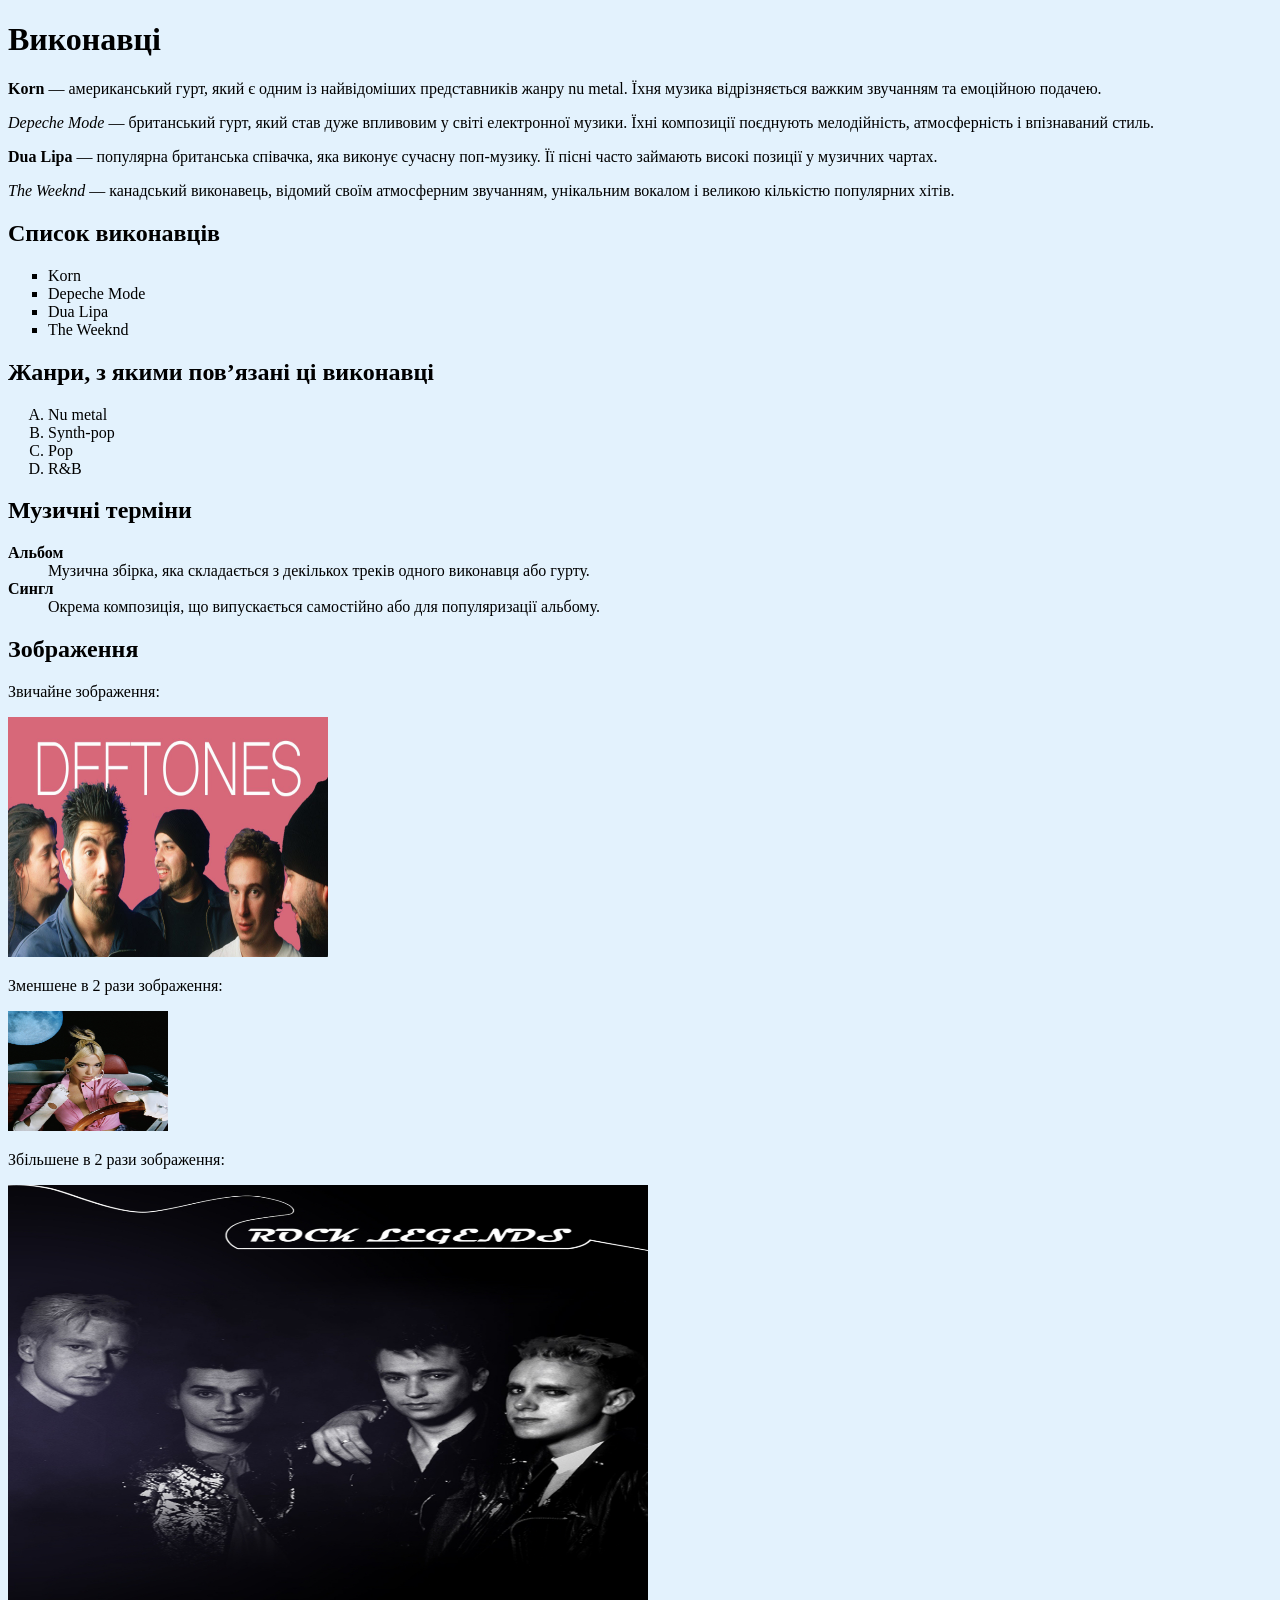
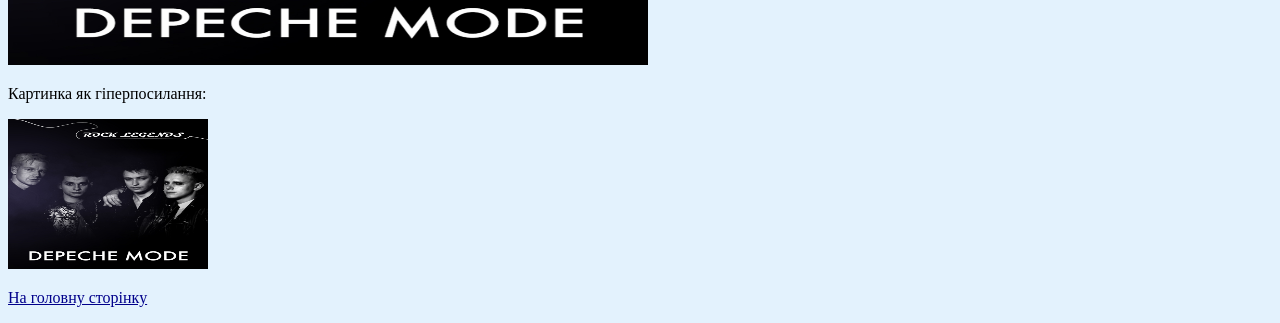
==== artists.html @ b850994d "lab2" ====
<!DOCTYPE html>
<html>
<head>
    <meta charset="UTF-8">
    <meta name="author" content="Анастасія Дроздова">
    <title>Музика — виконавці</title>
</head>
<body bgcolor="#e3f2fd" link="darkblue" vlink="purple" alink="red">

    <h1>Виконавці</h1>

    <p><b>Korn</b> — американський гурт, який є одним із найвідоміших представників жанру nu metal. Їхня музика відрізняється важким звучанням та емоційною подачею.</p>

    <p><i>Depeche Mode</i> — британський гурт, який став дуже впливовим у світі електронної музики. Їхні композиції поєднують мелодійність, атмосферність і впізнаваний стиль.</p>

    <p><b>Dua Lipa</b> — популярна британська співачка, яка виконує сучасну поп-музику. Її пісні часто займають високі позиції у музичних чартах.</p>

    <p><i>The Weeknd</i> — канадський виконавець, відомий своїм атмосферним звучанням, унікальним вокалом і великою кількістю популярних хітів.</p>

    <h2 id="artists-list">Список виконавців</h2>
    <ul type="square">
        <li>Korn</li>
        <li>Depeche Mode</li>
        <li>Dua Lipa</li>
        <li>The Weeknd</li>
    </ul>

    <h2>Жанри, з якими пов’язані ці виконавці</h2>
    <ol type="A">
        <li>Nu metal</li>
        <li>Synth-pop</li>
        <li>Pop</li>
        <li>R&B</li>
    </ol>

    <h2>Музичні терміни</h2>
    <dl>
        <dt><b>Альбом</b></dt>
        <dd>Музична збірка, яка складається з декількох треків одного виконавця або гурту.</dd>

        <dt><b>Сингл</b></dt>
        <dd>Окрема композиція, що випускається самостійно або для популяризації альбому.</dd>
    </dl>

   <h2>Зображення</h2>

<p>Звичайне зображення:</p>
<img src="images/imageDF.jpg" alt="Музичне зображення" width="320" height="240">

<p>Зменшене в 2 рази зображення:</p>
<img src="images/imageDL.jpg" alt="Маленьке музичне зображення" width="160" height="120">

<p>Збільшене в 2 рази зображення:</p>
<img src="images/imageDP.jpg" alt="Велике музичне зображення" width="640" height="480">

<p>Картинка як гіперпосилання:</p>
<a href="images/imageDP.jpg" target="_blank">
    <img src="images/imageDP.jpg" alt="Картинка-посилання" width="200" height="150">
</a>
<p><a href="index.html">На головну сторінку</a></p>
</body>
</html>
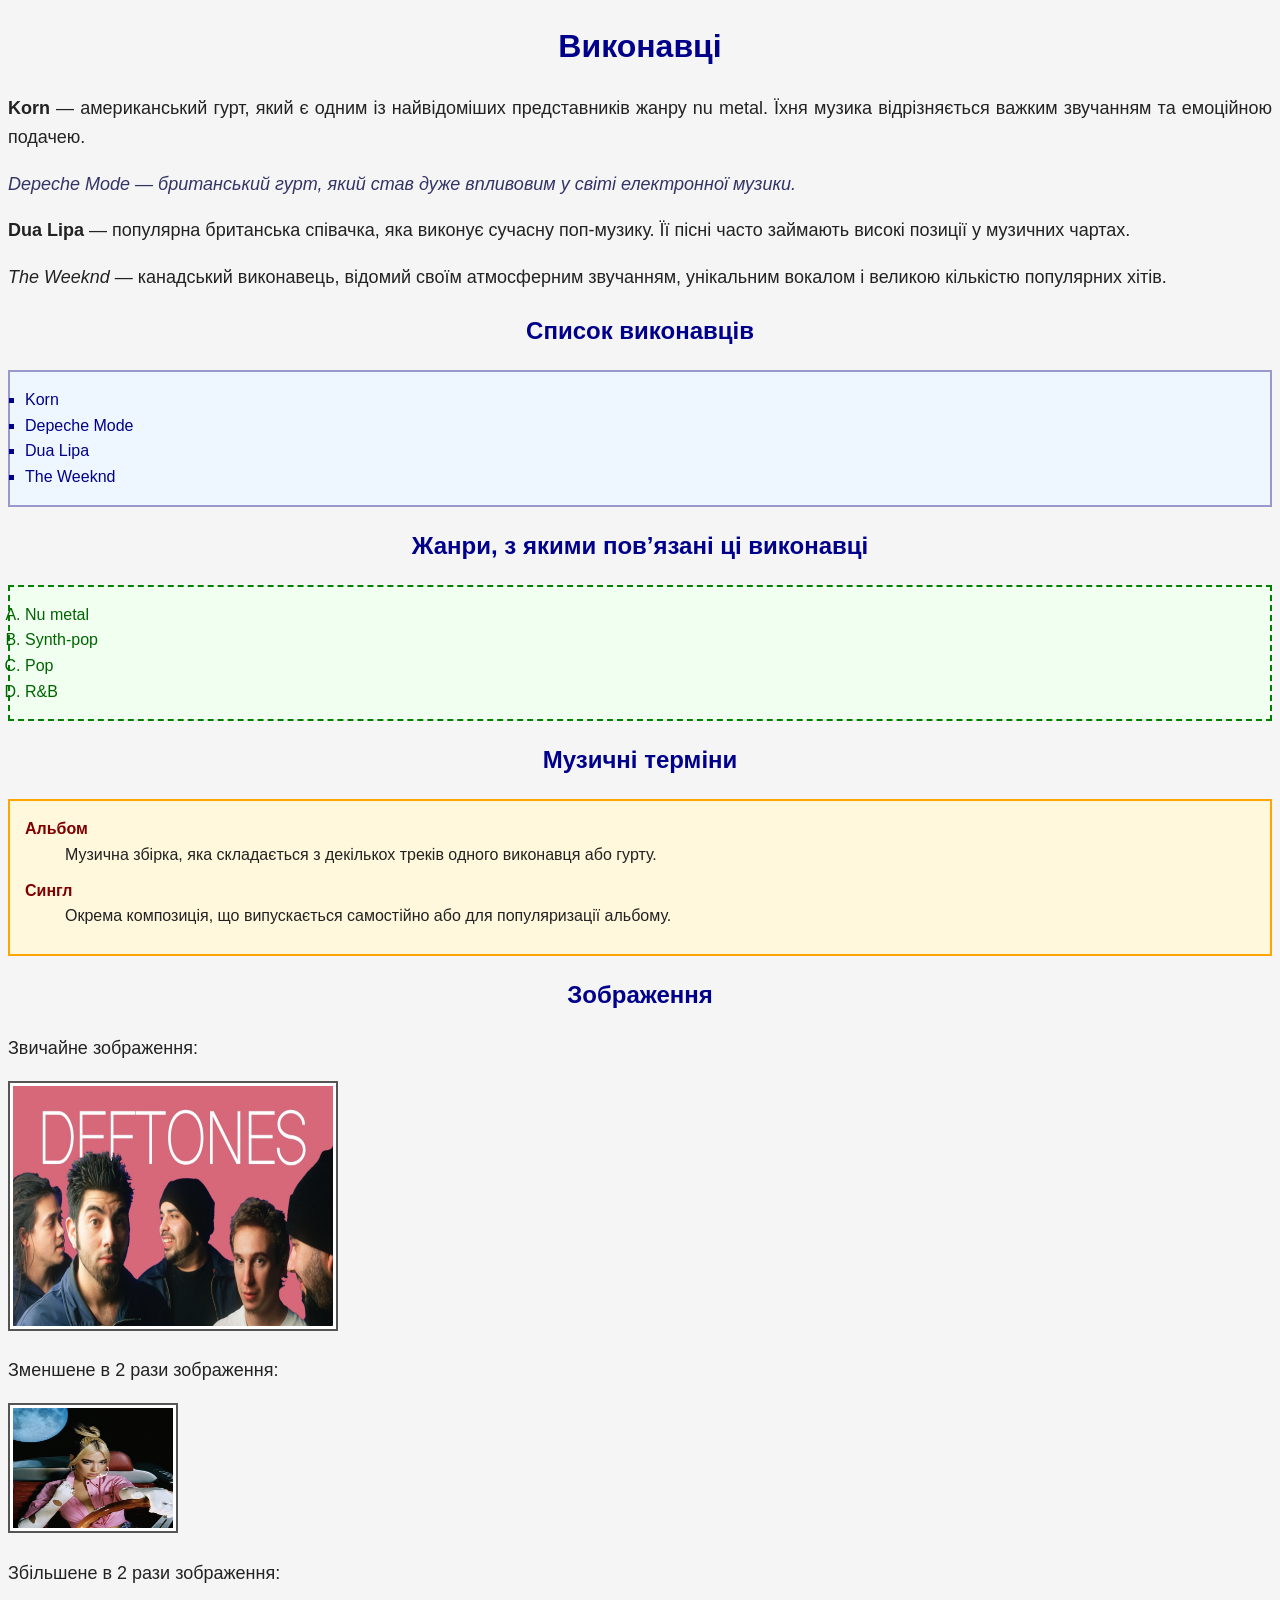
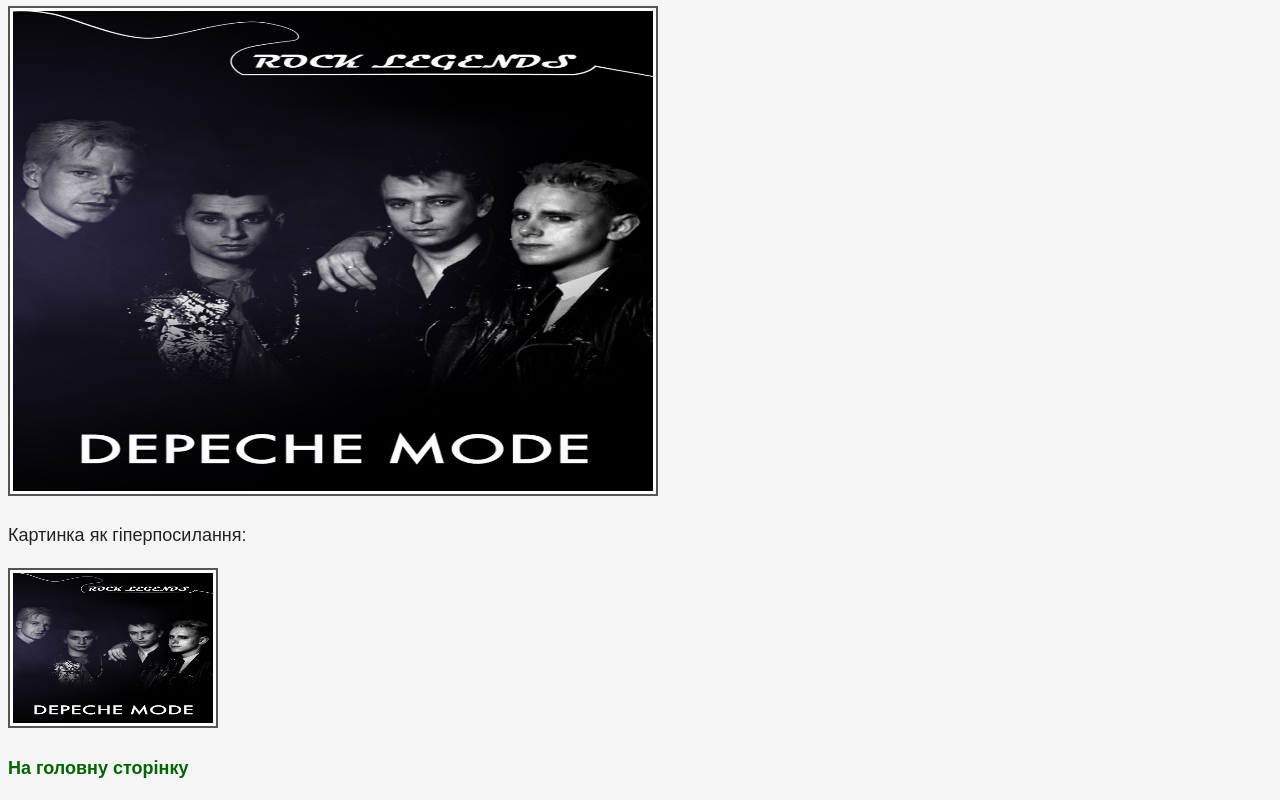
==== commit da5d1f64: "lab3" ====
--- a/artists.html
+++ b/artists.html
@@ -1,6 +1,7 @@
 <!DOCTYPE html>
 <html>
 <head>
+  <link rel="stylesheet" href="style.css">
     <meta charset="UTF-8">
     <meta name="author" content="Анастасія Дроздова">
     <title>Музика — виконавці</title>
@@ -11,7 +12,7 @@
 
     <p><b>Korn</b> — американський гурт, який є одним із найвідоміших представників жанру nu metal. Їхня музика відрізняється важким звучанням та емоційною подачею.</p>
 
-    <p><i>Depeche Mode</i> — британський гурт, який став дуже впливовим у світі електронної музики. Їхні композиції поєднують мелодійність, атмосферність і впізнаваний стиль.</p>
+    <p class="main-text"><i>Depeche Mode</i> — британський гурт, який став дуже впливовим у світі електронної музики.</p>
 
     <p><b>Dua Lipa</b> — популярна британська співачка, яка виконує сучасну поп-музику. Її пісні часто займають високі позиції у музичних чартах.</p>
 
--- a/style.css
+++ b/style.css
@@ -0,0 +1,105 @@
+body {
+    background-color: #f5f5f5;
+    font-family: Arial, sans-serif;
+    line-height: 1.6;
+    color: #222;
+}
+
+h1, h2 {
+    color: darkblue;
+    text-align: center;
+}
+
+a {
+    color: darkgreen !important;
+    text-decoration: none;
+    font-weight: bold;
+}
+
+a:hover {
+    color: red !important;
+    text-decoration: underline;
+}
+
+p {
+    font-size: 18px;
+    text-align: justify;
+}
+
+.main-text {
+    color: #333366;
+    font-style: italic;
+}
+
+#special-title {
+    color: darkred;
+    text-transform: uppercase;
+}
+
+#unique-link {
+    font-size: 22px;
+    color: purple !important;
+}
+
+ul {
+    list-style-type: square;
+    color: darkblue;
+    background-color: #eef7ff;
+    padding: 15px;
+    border: 2px solid #99c;
+}
+
+ol {
+    list-style-type: upper-alpha;
+    color: darkgreen;
+    background-color: #f0fff0;
+    padding: 15px;
+    border: 2px dashed green;
+}
+
+dl {
+    background-color: #fff8dc;
+    padding: 15px;
+    border: 2px solid orange;
+}
+
+dt {
+    font-weight: bold;
+    color: maroon;
+}
+
+dd {
+    margin-bottom: 10px;
+}
+
+table {
+    width: 100%;
+    border-collapse: separate;
+    border-spacing: 6px;
+    background-color: #ffffff;
+    font-size: 18px;
+}
+
+th {
+    background-color: #b7d38b;
+    color: black;
+    padding: 10px;
+    border: 1px solid #666;
+}
+
+td {
+    padding: 10px;
+    border: 1px solid #666;
+    vertical-align: middle;
+}
+
+img {
+    border: 2px solid #555;
+    padding: 3px;
+    background-color: white;
+}
+
+.frame-block {
+    text-align: center;
+    margin-top: 20px;
+}
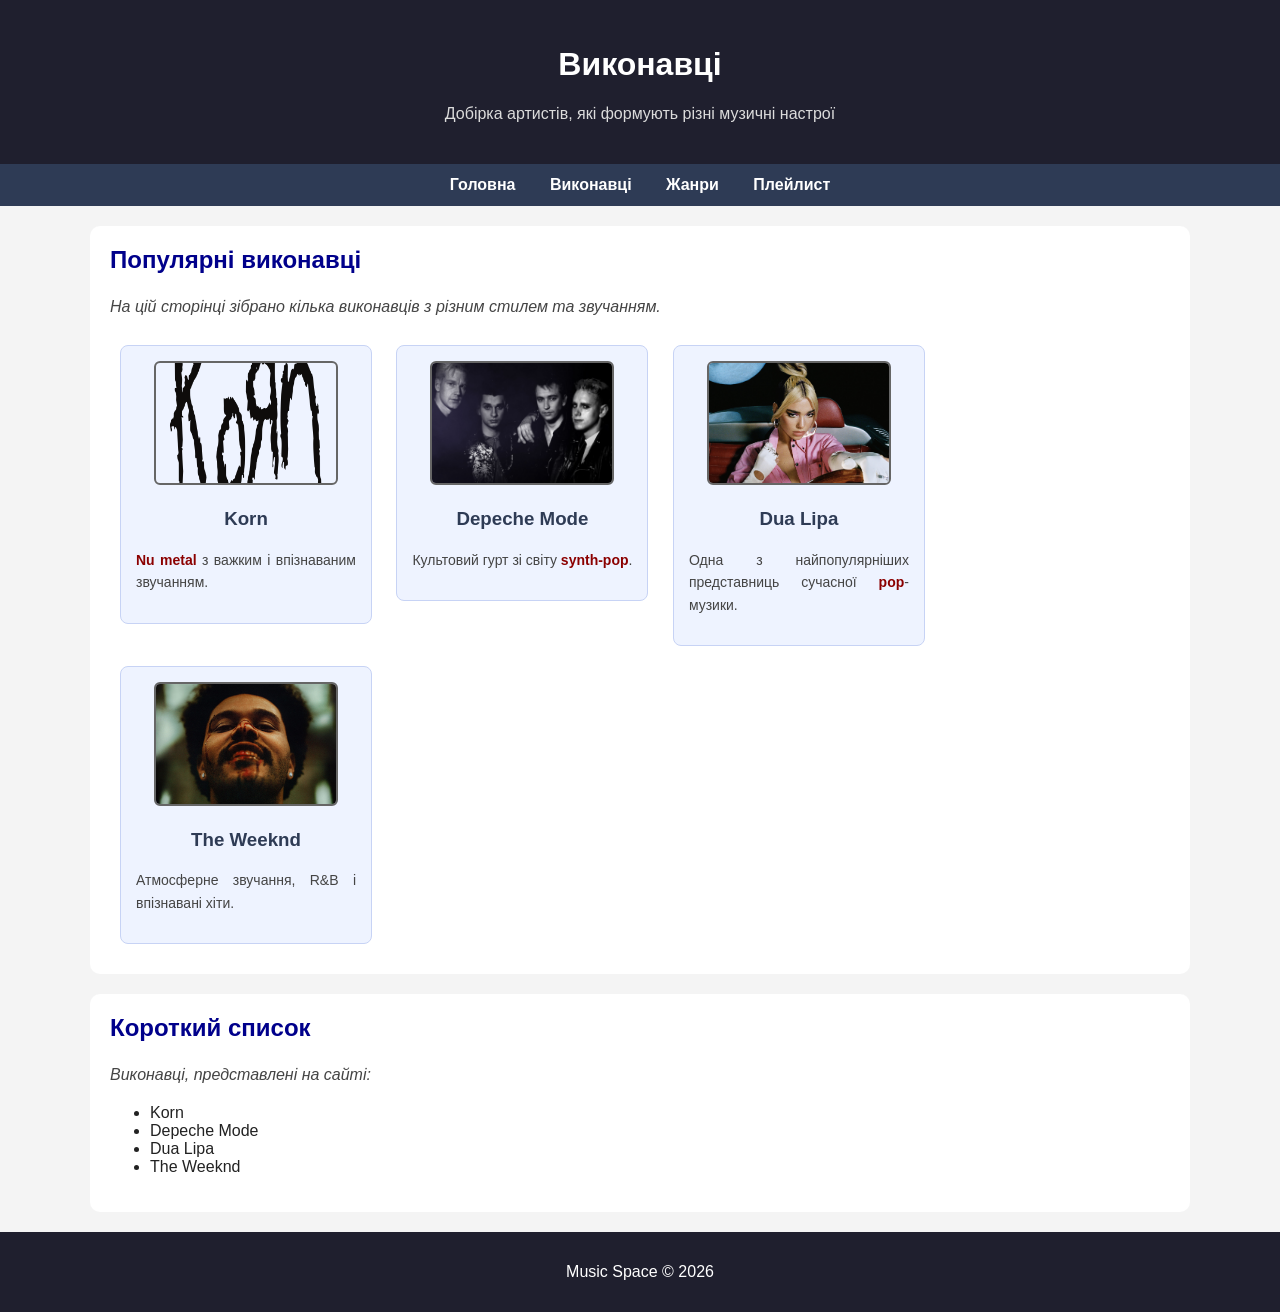
==== commit add028a1: "lab4" ====
--- a/artists.html
+++ b/artists.html
@@ -1,63 +1,72 @@
 <!DOCTYPE html>
 <html>
 <head>
-  <link rel="stylesheet" href="style.css">
     <meta charset="UTF-8">
     <meta name="author" content="Анастасія Дроздова">
-    <title>Музика — виконавці</title>
+    <title>Music Space — виконавці</title>
+    <link rel="stylesheet" href="style.css">
 </head>
-<body bgcolor="#e3f2fd" link="darkblue" vlink="purple" alink="red">
+<body>
 
+<header>
     <h1>Виконавці</h1>
+    <p>Добірка артистів, які формують різні музичні настрої</p>
+</header>
 
-    <p><b>Korn</b> — американський гурт, який є одним із найвідоміших представників жанру nu metal. Їхня музика відрізняється важким звучанням та емоційною подачею.</p>
+<nav>
+    <a href="index.html">Головна</a>
+    <a href="artists.html">Виконавці</a>
+    <a href="genres.html">Жанри</a>
+    <a href="playlist.html">Плейлист</a>
+</nav>
 
-    <p class="main-text"><i>Depeche Mode</i> — британський гурт, який став дуже впливовим у світі електронної музики.</p>
+<div class="container">
+    <section class="section content">
+        <h2>Популярні виконавці</h2>
+        <p>На цій сторінці зібрано кілька виконавців з різним стилем та звучанням.</p>
 
-    <p><b>Dua Lipa</b> — популярна британська співачка, яка виконує сучасну поп-музику. Її пісні часто займають високі позиції у музичних чартах.</p>
+        <div class="card-list">
+            <div class="card">
+                <img src="images/K.png" alt="Korn">
+                <h3>Korn</h3>
+                <p><span class="highlight">Nu metal</span> з важким і впізнаваним звучанням.</p>
+            </div>
 
-    <p><i>The Weeknd</i> — канадський виконавець, відомий своїм атмосферним звучанням, унікальним вокалом і великою кількістю популярних хітів.</p>
+            <div class="card">
+                <img src="images/imageDP.jpg" alt="Depeche Mode">
+                <h3>Depeche Mode</h3>
+                <p>Культовий гурт зі світу <span class="highlight">synth-pop</span>.</p>
+            </div>
 
-    <h2 id="artists-list">Список виконавців</h2>
-    <ul type="square">
-        <li>Korn</li>
-        <li>Depeche Mode</li>
-        <li>Dua Lipa</li>
-        <li>The Weeknd</li>
-    </ul>
+            <div class="card">
+                <img src="images/imageDL.jpg" alt="Dua Lipa">
+                <h3>Dua Lipa</h3>
+                <p>Одна з найпопулярніших представниць сучасної <span class="highlight">pop</span>-музики.</p>
+            </div>
 
-    <h2>Жанри, з якими пов’язані ці виконавці</h2>
-    <ol type="A">
-        <li>Nu metal</li>
-        <li>Synth-pop</li>
-        <li>Pop</li>
-        <li>R&B</li>
-    </ol>
+            <div class="card">
+                <img src="images/TW.png" alt="The Weeknd">
+                <h3>The Weeknd</h3>
+                <p>Атмосферне звучання, R&B і впізнавані хіти.</p>
+            </div>
+        </div>
+    </section>
 
-    <h2>Музичні терміни</h2>
-    <dl>
-        <dt><b>Альбом</b></dt>
-        <dd>Музична збірка, яка складається з декількох треків одного виконавця або гурту.</dd>
+    <section class="section content">
+        <h2>Короткий список</h2>
+        <p>Виконавці, представлені на сайті:</p>
+        <ul>
+            <li>Korn</li>
+            <li>Depeche Mode</li>
+            <li>Dua Lipa</li>
+            <li>The Weeknd</li>
+        </ul>
+    </section>
+</div>
 
-        <dt><b>Сингл</b></dt>
-        <dd>Окрема композиція, що випускається самостійно або для популяризації альбому.</dd>
-    </dl>
+<footer>
+    <p>Music Space © 2026</p>
+</footer>
 
-   <h2>Зображення</h2>
-
-<p>Звичайне зображення:</p>
-<img src="images/imageDF.jpg" alt="Музичне зображення" width="320" height="240">
-
-<p>Зменшене в 2 рази зображення:</p>
-<img src="images/imageDL.jpg" alt="Маленьке музичне зображення" width="160" height="120">
-
-<p>Збільшене в 2 рази зображення:</p>
-<img src="images/imageDP.jpg" alt="Велике музичне зображення" width="640" height="480">
-
-<p>Картинка як гіперпосилання:</p>
-<a href="images/imageDP.jpg" target="_blank">
-    <img src="images/imageDP.jpg" alt="Картинка-посилання" width="200" height="150">
-</a>
-<p><a href="index.html">На головну сторінку</a></p>
 </body>
 </html>
--- a/style.css
+++ b/style.css
@@ -1,88 +1,117 @@
 body {
-    background-color: #f5f5f5;
+    background-color: #f4f4f4;
     font-family: Arial, sans-serif;
-    line-height: 1.6;
+    margin: 0;
     color: #222;
 }
 
-h1, h2 {
+header {
+    background-color: #1f1f2e;
+    color: white;
+    text-align: center;
+    padding: 25px 15px;
+}
+
+header p {
+    color: #dcdcdc;
+}
+
+nav {
+    background-color: #2e3b55;
+    text-align: center;
+    padding: 12px;
+}
+
+nav > a {
+    color: white;
+    text-decoration: none;
+    margin: 0 15px;
+    font-weight: bold;
+}
+
+nav > a:hover {
+    color: #ffcc66;
+}
+
+.container {
+    width: 90%;
+    max-width: 1100px;
+    margin: 20px auto;
+}
+
+.section {
+    background-color: white;
+    margin-bottom: 20px;
+    padding: 20px;
+    border-radius: 10px;
+}
+
+.section h2 {
     color: darkblue;
+    margin-top: 0;
+}
+
+/* Контекстний селектор */
+.content p {
+    text-align: justify;
+    line-height: 1.6;
+    color: #444;
+}
+
+/* Сусідній селектор */
+h2 + p {
+    font-style: italic;
+    color: #555;
+}
+
+/* Дочірній селектор */
+.card-list > .card {
+    display: inline-block;
+    width: 220px;
+    vertical-align: top;
+    margin: 10px;
+    padding: 15px;
+    background-color: #eef3ff;
+    border: 1px solid #c7d3f5;
+    border-radius: 8px;
     text-align: center;
 }
 
-a {
-    color: darkgreen !important;
-    text-decoration: none;
+.card img {
+    width: 180px;
+    height: 120px;
+    object-fit: cover;
+    border: 2px solid #666;
+    border-radius: 6px;
+}
+
+.card h3 {
+    color: #2e3b55;
+}
+
+.card p {
+    font-size: 14px;
+}
+
+.highlight {
+    color: darkred;
     font-weight: bold;
 }
 
-a:hover {
-    color: red !important;
-    text-decoration: underline;
-}
-
-p {
-    font-size: 18px;
-    text-align: justify;
-}
-
-.main-text {
-    color: #333366;
-    font-style: italic;
-}
-
 #special-title {
-    color: darkred;
     text-transform: uppercase;
-}
-
-#unique-link {
-    font-size: 22px;
-    color: purple !important;
-}
-
-ul {
-    list-style-type: square;
-    color: darkblue;
-    background-color: #eef7ff;
-    padding: 15px;
-    border: 2px solid #99c;
-}
-
-ol {
-    list-style-type: upper-alpha;
-    color: darkgreen;
-    background-color: #f0fff0;
-    padding: 15px;
-    border: 2px dashed green;
-}
-
-dl {
-    background-color: #fff8dc;
-    padding: 15px;
-    border: 2px solid orange;
-}
-
-dt {
-    font-weight: bold;
-    color: maroon;
-}
-
-dd {
-    margin-bottom: 10px;
+    color: #8b0000;
 }
 
 table {
     width: 100%;
-    border-collapse: separate;
-    border-spacing: 6px;
-    background-color: #ffffff;
-    font-size: 18px;
+    border-collapse: collapse;
+    background-color: white;
+    margin-top: 15px;
 }
 
 th {
     background-color: #b7d38b;
-    color: black;
     padding: 10px;
     border: 1px solid #666;
 }
@@ -90,16 +119,17 @@
 td {
     padding: 10px;
     border: 1px solid #666;
-    vertical-align: middle;
-}
-
-img {
-    border: 2px solid #555;
-    padding: 3px;
-    background-color: white;
 }
 
 .frame-block {
     text-align: center;
     margin-top: 20px;
+}
+
+footer {
+    background-color: #1f1f2e;
+    color: white;
+    text-align: center;
+    padding: 15px;
+    margin-top: 20px;
 }
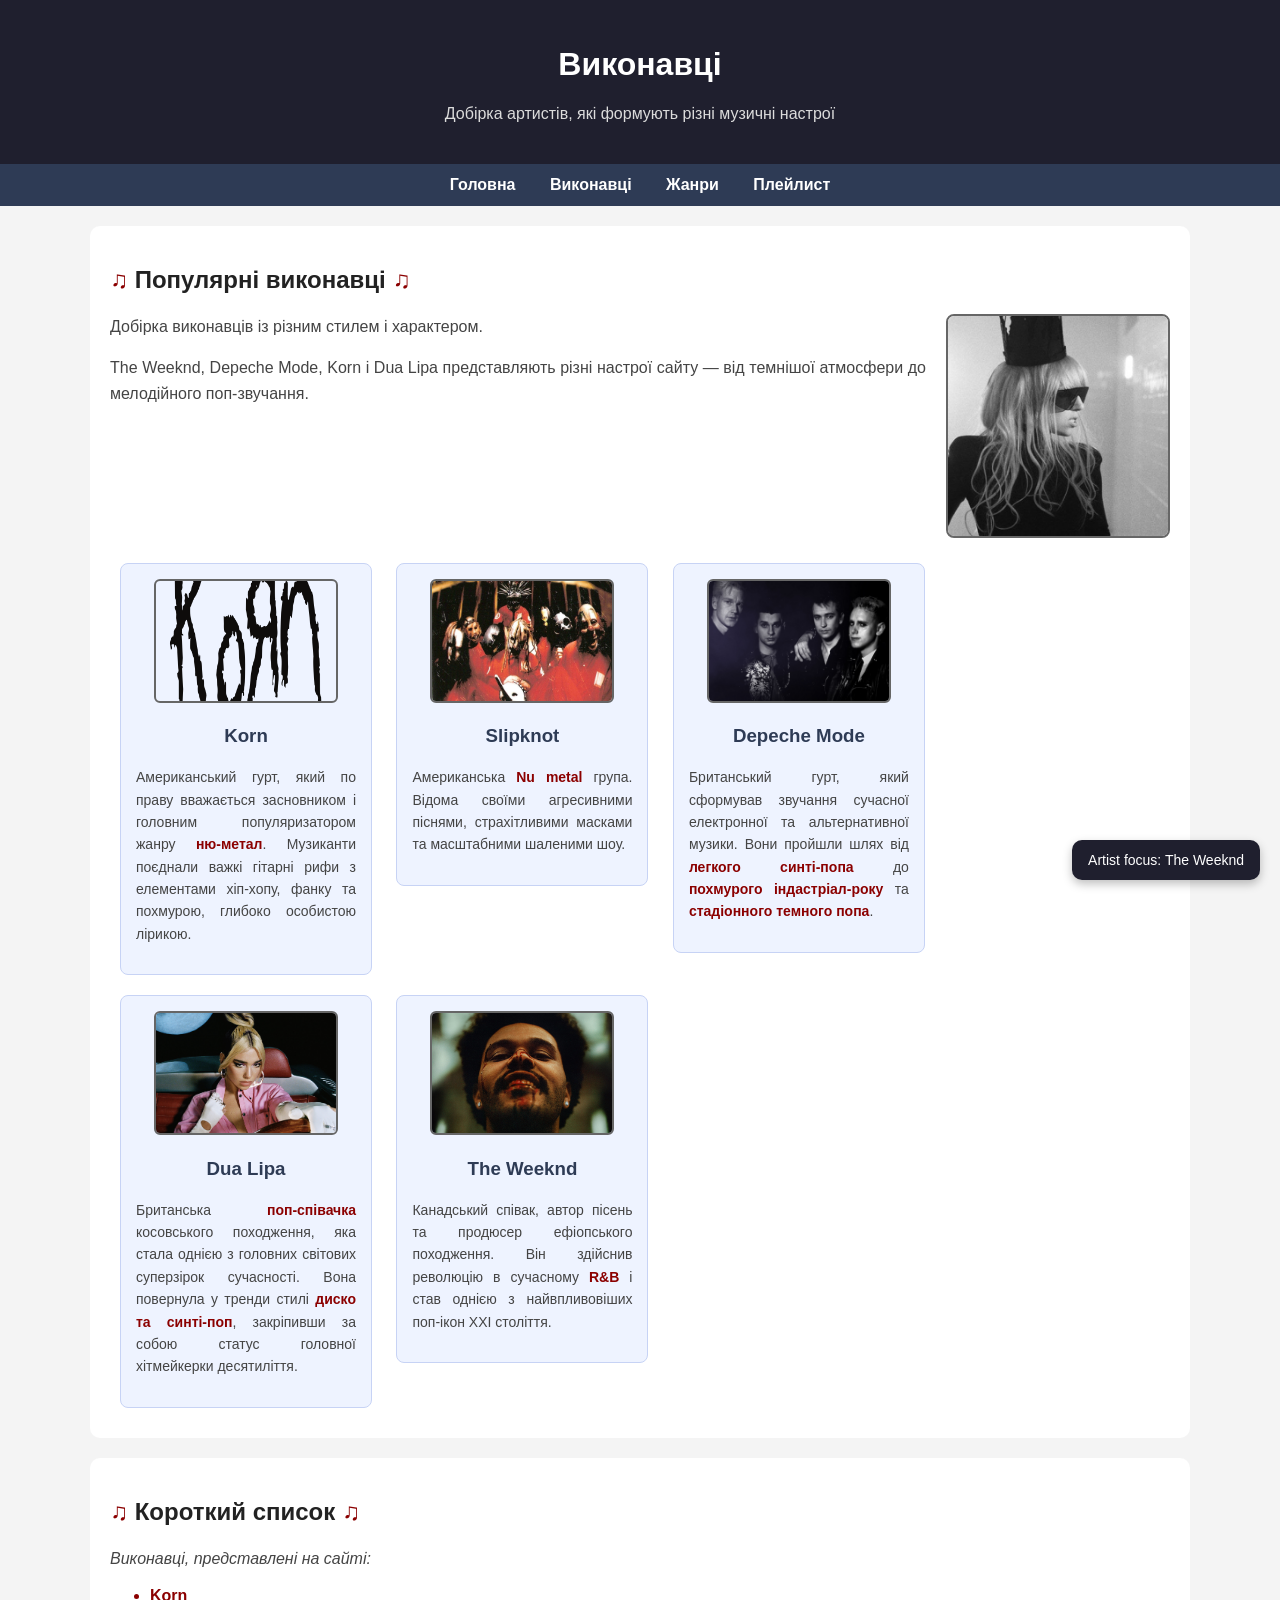
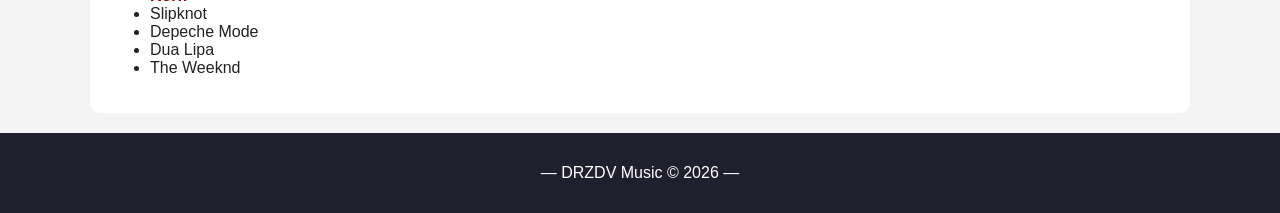
==== commit 3cc5a000: "lab5" ====
--- a/artists.html
+++ b/artists.html
@@ -3,7 +3,7 @@
 <head>
     <meta charset="UTF-8">
     <meta name="author" content="Анастасія Дроздова">
-    <title>Music Space — виконавці</title>
+    <title>DRZDV Music — виконавці</title>
     <link rel="stylesheet" href="style.css">
 </head>
 <body>
@@ -23,31 +23,43 @@
 <div class="container">
     <section class="section content">
         <h2>Популярні виконавці</h2>
-        <p>На цій сторінці зібрано кілька виконавців з різним стилем та звучанням.</p>
+
+        <img src="images/imageLG.jpg" alt="Lady Gaga" class="floating-cover">
+
+        <p>Добірка виконавців із різним стилем і характером.</p>
+        <p>The Weeknd, Depeche Mode, Korn і Dua Lipa представляють різні настрої сайту — від темнішої атмосфери до мелодійного поп-звучання.</p>
+
+        <div class="clear-block"></div>
 
         <div class="card-list">
             <div class="card">
-                <img src="images/K.png" alt="Korn">
+                <img src="images/K.jpg" alt="Korn">
                 <h3>Korn</h3>
-                <p><span class="highlight">Nu metal</span> з важким і впізнаваним звучанням.</p>
+                <p>Aмериканський гурт, який по праву вважається засновником і головним популяризатором жанру <span class="highlight">ню-метал</span>. Музиканти поєднали важкі гітарні рифи з елементами хіп-хопу, фанку та похмурою, глибоко особистою лірикою.</p>
+            </div>
+
+            <div class="card">
+                <img src="images/imageS.jpg" alt="Slipknot">
+                <h3>Slipknot</h3>
+                <p>Американська <span class="highlight">Nu metal</span> група. Відома своїми агресивними піснями, страхітливими масками та масштабними шаленими шоу.</p>
             </div>
 
             <div class="card">
                 <img src="images/imageDP.jpg" alt="Depeche Mode">
                 <h3>Depeche Mode</h3>
-                <p>Культовий гурт зі світу <span class="highlight">synth-pop</span>.</p>
+                <p>Британський гурт, який сформував звучання сучасної електронної та альтернативної музики. Вони пройшли шлях від <span class="highlight">легкого синті-попа</span> до <span class="highlight">похмурого індастріал-року</span> та <span class="highlight">стадіонного темного попа</span>.</p>
             </div>
 
             <div class="card">
                 <img src="images/imageDL.jpg" alt="Dua Lipa">
                 <h3>Dua Lipa</h3>
-                <p>Одна з найпопулярніших представниць сучасної <span class="highlight">pop</span>-музики.</p>
+                <p>Британська <span class="highlight">поп-співачка</span> косовського походження, яка стала однією з головних світових суперзірок сучасності. Вона повернула у тренди стилі <span class="highlight"> диско та синті-поп</span>, закріпивши за собою статус головної хітмейкерки десятиліття.</p>
             </div>
 
             <div class="card">
-                <img src="images/TW.png" alt="The Weeknd">
+                <img src="images/TW.jpg" alt="The Weeknd">
                 <h3>The Weeknd</h3>
-                <p>Атмосферне звучання, R&B і впізнавані хіти.</p>
+                <p>Канадський співак, автор пісень та продюсер ефіопського походження. Він здійснив революцію в сучасному <span class="highlight">R&B</span> і став однією з найвпливовіших поп-ікон ХХІ століття.</p>
             </div>
         </div>
     </section>
@@ -55,8 +67,9 @@
     <section class="section content">
         <h2>Короткий список</h2>
         <p>Виконавці, представлені на сайті:</p>
-        <ul>
+        <ul class="playlist-points">
             <li>Korn</li>
+            <li>Slipknot</li>
             <li>Depeche Mode</li>
             <li>Dua Lipa</li>
             <li>The Weeknd</li>
@@ -64,8 +77,10 @@
     </section>
 </div>
 
+<div class="fixed-player">Artist focus: The Weeknd</div>
+
 <footer>
-    <p>Music Space © 2026</p>
+    <p>DRZDV Music © 2026</p>
 </footer>
 
 </body>
--- a/style.css
+++ b/style.css
@@ -10,6 +10,7 @@
     color: white;
     text-align: center;
     padding: 25px 15px;
+    position: relative;
 }
 
 header p {
@@ -22,15 +23,25 @@
     padding: 12px;
 }
 
-nav > a {
+/* Псевдокласи посилань */
+nav > a:link {
     color: white;
     text-decoration: none;
     margin: 0 15px;
     font-weight: bold;
 }
 
+nav > a:visited {
+    color: #d8c8ff;
+}
+
 nav > a:hover {
     color: #ffcc66;
+    text-decoration: underline;
+}
+
+nav > a:active {
+    color: #ff6666;
 }
 
 .container {
@@ -44,27 +55,20 @@
     margin-bottom: 20px;
     padding: 20px;
     border-radius: 10px;
-}
-
-.section h2 {
-    color: darkblue;
-    margin-top: 0;
-}
-
-/* Контекстний селектор */
+    position: relative;
+}
+
 .content p {
     text-align: justify;
     line-height: 1.6;
     color: #444;
 }
 
-/* Сусідній селектор */
 h2 + p {
     font-style: italic;
     color: #555;
 }
 
-/* Дочірній селектор */
 .card-list > .card {
     display: inline-block;
     width: 220px;
@@ -103,6 +107,11 @@
     color: #8b0000;
 }
 
+#unique-link {
+    font-size: 20px;
+    color: purple !important;
+}
+
 table {
     width: 100%;
     border-collapse: collapse;
@@ -126,6 +135,105 @@
     margin-top: 20px;
 }
 
+.featured-release {
+    background: linear-gradient(135deg, #eef0f8, #ffffff);
+    border-left: 6px solid #2e3b55;
+    padding: 22px;
+    margin-bottom: 20px;
+    position: relative;
+    border-radius: 10px;
+}
+
+.release-badge {
+    position: absolute;
+    top: 14px;
+    right: 14px;
+    background-color: #2e3b55;
+    color: white;
+    padding: 6px 12px;
+    border-radius: 20px;
+    font-size: 12px;
+    letter-spacing: 1px;
+    text-transform: uppercase;
+}
+
+.inline-accent {
+    color: #8b0000;
+    font-weight: bold;
+    background-color: #fff1f1;
+    padding: 2px 6px;
+    border-radius: 4px;
+}
+
+.floating-cover {
+    float: right;
+    width: 220px;
+    margin: 0 0 15px 20px;
+    border-radius: 8px;
+    border: 2px solid #666;
+}
+
+.clear-block {
+    clear: both;
+}
+
+.editor-note {
+    position: relative;
+    background-color: #fff8e1;
+    border: 1px solid #d6c07a;
+    padding: 20px;
+    margin-top: 20px;
+    border-radius: 8px;
+}
+
+.note-label {
+    position: absolute;
+    top: -12px;
+    left: 15px;
+    background-color: #8b0000;
+    color: white;
+    padding: 5px 10px;
+    border-radius: 20px;
+    font-size: 12px;
+    text-transform: uppercase;
+}
+
+.fixed-player {
+    position: fixed;
+    bottom: 20px;
+    right: 20px;
+    background-color: #1f1f2e;
+    color: white;
+    padding: 12px 16px;
+    border-radius: 10px;
+    box-shadow: 0 4px 10px rgba(0,0,0,0.25);
+    z-index: 1000;
+    font-size: 14px;
+}
+
+.playlist-points li:first-child {
+    color: darkred;
+    font-weight: bold;
+}
+
+.section h2::before {
+    content: "♫ ";
+    color: #8b0000;
+}
+
+.section h2::after {
+    content: " ♫";
+    color: #8b0000;
+}
+
+footer p::before {
+    content: "— ";
+}
+
+footer p::after {
+    content: " —";
+}
+
 footer {
     background-color: #1f1f2e;
     color: white;
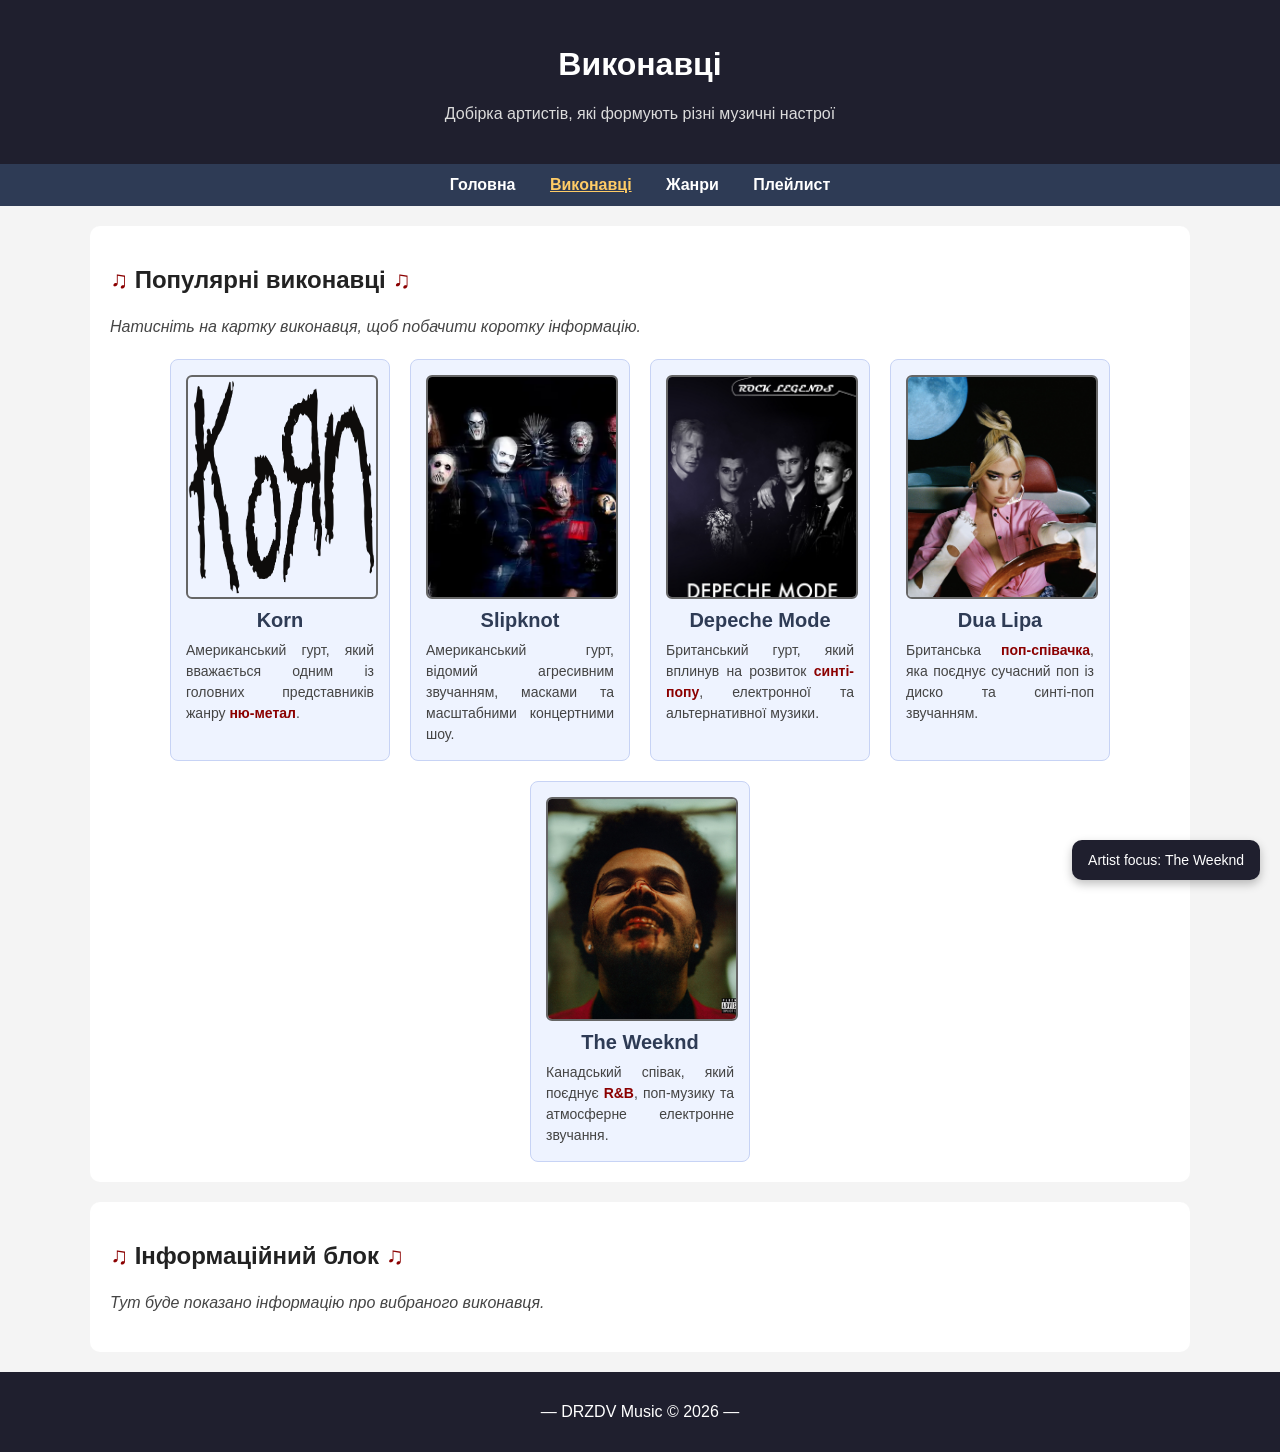
==== commit 1f9573af: "lab6+7" ====
--- a/artists.html
+++ b/artists.html
@@ -1,5 +1,5 @@
 <!DOCTYPE html>
-<html>
+<html lang="uk">
 <head>
     <meta charset="UTF-8">
     <meta name="author" content="Анастасія Дроздова">
@@ -21,67 +21,57 @@
 </nav>
 
 <div class="container">
+
     <section class="section content">
         <h2>Популярні виконавці</h2>
+        <p>Натисніть на картку виконавця, щоб побачити коротку інформацію.</p>
 
-        <img src="images/imageLG.jpg" alt="Lady Gaga" class="floating-cover">
-
-        <p>Добірка виконавців із різним стилем і характером.</p>
-        <p>The Weeknd, Depeche Mode, Korn і Dua Lipa представляють різні настрої сайту — від темнішої атмосфери до мелодійного поп-звучання.</p>
-
-        <div class="clear-block"></div>
-
-        <div class="card-list">
-            <div class="card">
-                <img src="images/K.jpg" alt="Korn">
+        <div class="card-list" id="artist-list">
+            <div class="card" data-artist="Korn" data-info="Korn — американський гурт, один із символів ню-металу.">
+                <img src="images/K.png" alt="Korn">
                 <h3>Korn</h3>
-                <p>Aмериканський гурт, який по праву вважається засновником і головним популяризатором жанру <span class="highlight">ню-метал</span>. Музиканти поєднали важкі гітарні рифи з елементами хіп-хопу, фанку та похмурою, глибоко особистою лірикою.</p>
+                <p>Американський гурт, який вважається одним із головних представників жанру <span class="highlight">ню-метал</span>.</p>
             </div>
 
-            <div class="card">
-                <img src="images/imageS.jpg" alt="Slipknot">
+            <div class="card" data-artist="Slipknot" data-info="Slipknot — гурт, відомий агресивним звучанням і сценічними масками.">
+                <img src="images/imageS.png" alt="Slipknot">
                 <h3>Slipknot</h3>
-                <p>Американська <span class="highlight">Nu metal</span> група. Відома своїми агресивними піснями, страхітливими масками та масштабними шаленими шоу.</p>
+                <p>Американський гурт, відомий агресивним звучанням, масками та масштабними концертними шоу.</p>
             </div>
 
-            <div class="card">
+            <div class="card" data-artist="Depeche Mode" data-info="Depeche Mode — британський гурт, важливий для розвитку синті-попу.">
                 <img src="images/imageDP.jpg" alt="Depeche Mode">
                 <h3>Depeche Mode</h3>
-                <p>Британський гурт, який сформував звучання сучасної електронної та альтернативної музики. Вони пройшли шлях від <span class="highlight">легкого синті-попа</span> до <span class="highlight">похмурого індастріал-року</span> та <span class="highlight">стадіонного темного попа</span>.</p>
+                <p>Британський гурт, який вплинув на розвиток <span class="highlight">синті-попу</span>, електронної та альтернативної музики.</p>
             </div>
 
-            <div class="card">
+            <div class="card" data-artist="Dua Lipa" data-info="Dua Lipa — сучасна поп-співачка з яскравим танцювальним звучанням.">
                 <img src="images/imageDL.jpg" alt="Dua Lipa">
                 <h3>Dua Lipa</h3>
-                <p>Британська <span class="highlight">поп-співачка</span> косовського походження, яка стала однією з головних світових суперзірок сучасності. Вона повернула у тренди стилі <span class="highlight"> диско та синті-поп</span>, закріпивши за собою статус головної хітмейкерки десятиліття.</p>
+                <p>Британська <span class="highlight">поп-співачка</span>, яка поєднує сучасний поп із диско та синті-поп звучанням.</p>
             </div>
 
-            <div class="card">
-                <img src="images/TW.jpg" alt="The Weeknd">
+            <div class="card" data-artist="The Weeknd" data-info="The Weeknd — канадський співак, який поєднує R&B, поп і атмосферне електронне звучання.">
+                <img src="images/TW.png" alt="The Weeknd">
                 <h3>The Weeknd</h3>
-                <p>Канадський співак, автор пісень та продюсер ефіопського походження. Він здійснив революцію в сучасному <span class="highlight">R&B</span> і став однією з найвпливовіших поп-ікон ХХІ століття.</p>
+                <p>Канадський співак, який поєднує <span class="highlight">R&amp;B</span>, поп-музику та атмосферне електронне звучання.</p>
             </div>
         </div>
     </section>
 
     <section class="section content">
-        <h2>Короткий список</h2>
-        <p>Виконавці, представлені на сайті:</p>
-        <ul class="playlist-points">
-            <li>Korn</li>
-            <li>Slipknot</li>
-            <li>Depeche Mode</li>
-            <li>Dua Lipa</li>
-            <li>The Weeknd</li>
-        </ul>
+        <h2>Інформаційний блок</h2>
+        <p id="artist-result">Тут буде показано інформацію про вибраного виконавця.</p>
     </section>
+
 </div>
 
 <div class="fixed-player">Artist focus: The Weeknd</div>
 
 <footer>
-    <p>DRZDV Music © 2026</p>
+    <p>DRZDV Music © <span id="current-year">2026</span></p>
 </footer>
 
+<script src="script.js"></script>
 </body>
 </html>
--- a/style.css
+++ b/style.css
@@ -10,7 +10,6 @@
     color: white;
     text-align: center;
     padding: 25px 15px;
-    position: relative;
 }
 
 header p {
@@ -23,25 +22,16 @@
     padding: 12px;
 }
 
-/* Псевдокласи посилань */
-nav > a:link {
+nav a {
     color: white;
     text-decoration: none;
     margin: 0 15px;
     font-weight: bold;
 }
 
-nav > a:visited {
-    color: #d8c8ff;
-}
-
-nav > a:hover {
+nav a:hover {
     color: #ffcc66;
     text-decoration: underline;
-}
-
-nav > a:active {
-    color: #ff6666;
 }
 
 .container {
@@ -55,7 +45,6 @@
     margin-bottom: 20px;
     padding: 20px;
     border-radius: 10px;
-    position: relative;
 }
 
 .content p {
@@ -69,47 +58,168 @@
     color: #555;
 }
 
-.card-list > .card {
-    display: inline-block;
+#special-title {
+    text-transform: uppercase;
+    color: #8b0000;
+}
+
+#spotify-link {
+    font-size: 18px;
+    color: purple;
+}
+
+.frame-block {
+    text-align: center;
+    margin-top: 20px;
+}
+
+.frame-block iframe {
+    max-width: 100%;
+    border-radius: 8px;
+}
+
+.editor-note {
+    background-color: #fff8e1;
+    border: 1px solid #d6c07a;
+    padding: 20px;
+    margin-top: 20px;
+    border-radius: 8px;
+    position: relative;
+}
+
+.note-label {
+    position: absolute;
+    top: -12px;
+    left: 15px;
+    background-color: #8b0000;
+    color: white;
+    padding: 5px 10px;
+    border-radius: 20px;
+    font-size: 12px;
+    text-transform: uppercase;
+}
+
+.fixed-player {
+    position: fixed;
+    bottom: 20px;
+    right: 20px;
+    background-color: #1f1f2e;
+    color: white;
+    padding: 12px 16px;
+    border-radius: 10px;
+    box-shadow: 0 4px 10px rgba(0, 0, 0, 0.25);
+    z-index: 1000;
+    font-size: 14px;
+}
+
+footer {
+    background-color: #1f1f2e;
+    color: white;
+    text-align: center;
+    padding: 15px;
+    margin-top: 20px;
+}
+
+.site-btn {
+    background-color: #2e3b55;
+    color: white;
+    border: none;
+    padding: 10px 16px;
+    margin: 8px 10px 8px 0;
+    border-radius: 8px;
+    cursor: pointer;
+    font-size: 15px;
+}
+
+.site-btn:hover {
+    background-color: #44557a;
+}
+
+.result-box {
+    margin-top: 15px;
+    padding: 15px;
+    background-color: #f5f7fb;
+    border: 1px solid #c7d3f5;
+    border-radius: 8px;
+    color: #333;
+    line-height: 1.5;
+}
+
+.compare-box {
+    display: flex;
+    flex-direction: column;
+    gap: 10px;
+    margin-top: 10px;
+}
+
+.compare-box input {
+    padding: 10px;
+    border: 1px solid #999;
+    border-radius: 6px;
+    font-size: 14px;
+}
+
+.music-tools {
+    margin-top: 10px;
+}
+
+.outer-box {
+    padding: 10px;
+    border: 2px dashed #c7d3f5;
+    border-radius: 10px;
+}
+
+.card-list {
+    display: flex;
+    flex-wrap: wrap;
+    gap: 20px;
+    justify-content: center;
+    margin-top: 20px;
+}
+
+.card {
     width: 220px;
-    vertical-align: top;
-    margin: 10px;
-    padding: 15px;
     background-color: #eef3ff;
     border: 1px solid #c7d3f5;
     border-radius: 8px;
-    text-align: center;
+    padding: 15px;
+    text-align: center;
+    box-sizing: border-box;
+    cursor: pointer;
+    transition: transform 0.2s ease, box-shadow 0.2s ease;
+}
+
+.card:hover {
+    transform: translateY(-4px);
+    box-shadow: 0 6px 14px rgba(0, 0, 0, 0.12);
 }
 
 .card img {
-    width: 180px;
-    height: 120px;
+    width: 100%;
+    height: 220px;
     object-fit: cover;
+    display: block;
     border: 2px solid #666;
     border-radius: 6px;
+    margin-bottom: 10px;
 }
 
 .card h3 {
     color: #2e3b55;
+    margin: 10px 0 8px;
+    font-size: 20px;
 }
 
 .card p {
     font-size: 14px;
+    line-height: 1.5;
+    color: #444;
+    margin: 0;
 }
 
 .highlight {
     color: darkred;
     font-weight: bold;
-}
-
-#special-title {
-    text-transform: uppercase;
-    color: #8b0000;
-}
-
-#unique-link {
-    font-size: 20px;
-    color: purple !important;
 }
 
 table {
@@ -130,87 +240,6 @@
     border: 1px solid #666;
 }
 
-.frame-block {
-    text-align: center;
-    margin-top: 20px;
-}
-
-.featured-release {
-    background: linear-gradient(135deg, #eef0f8, #ffffff);
-    border-left: 6px solid #2e3b55;
-    padding: 22px;
-    margin-bottom: 20px;
-    position: relative;
-    border-radius: 10px;
-}
-
-.release-badge {
-    position: absolute;
-    top: 14px;
-    right: 14px;
-    background-color: #2e3b55;
-    color: white;
-    padding: 6px 12px;
-    border-radius: 20px;
-    font-size: 12px;
-    letter-spacing: 1px;
-    text-transform: uppercase;
-}
-
-.inline-accent {
-    color: #8b0000;
-    font-weight: bold;
-    background-color: #fff1f1;
-    padding: 2px 6px;
-    border-radius: 4px;
-}
-
-.floating-cover {
-    float: right;
-    width: 220px;
-    margin: 0 0 15px 20px;
-    border-radius: 8px;
-    border: 2px solid #666;
-}
-
-.clear-block {
-    clear: both;
-}
-
-.editor-note {
-    position: relative;
-    background-color: #fff8e1;
-    border: 1px solid #d6c07a;
-    padding: 20px;
-    margin-top: 20px;
-    border-radius: 8px;
-}
-
-.note-label {
-    position: absolute;
-    top: -12px;
-    left: 15px;
-    background-color: #8b0000;
-    color: white;
-    padding: 5px 10px;
-    border-radius: 20px;
-    font-size: 12px;
-    text-transform: uppercase;
-}
-
-.fixed-player {
-    position: fixed;
-    bottom: 20px;
-    right: 20px;
-    background-color: #1f1f2e;
-    color: white;
-    padding: 12px 16px;
-    border-radius: 10px;
-    box-shadow: 0 4px 10px rgba(0,0,0,0.25);
-    z-index: 1000;
-    font-size: 14px;
-}
-
 .playlist-points li:first-child {
     color: darkred;
     font-weight: bold;
@@ -232,12 +261,4 @@
 
 footer p::after {
     content: " —";
-}
-
-footer {
-    background-color: #1f1f2e;
-    color: white;
-    text-align: center;
-    padding: 15px;
-    margin-top: 20px;
 }
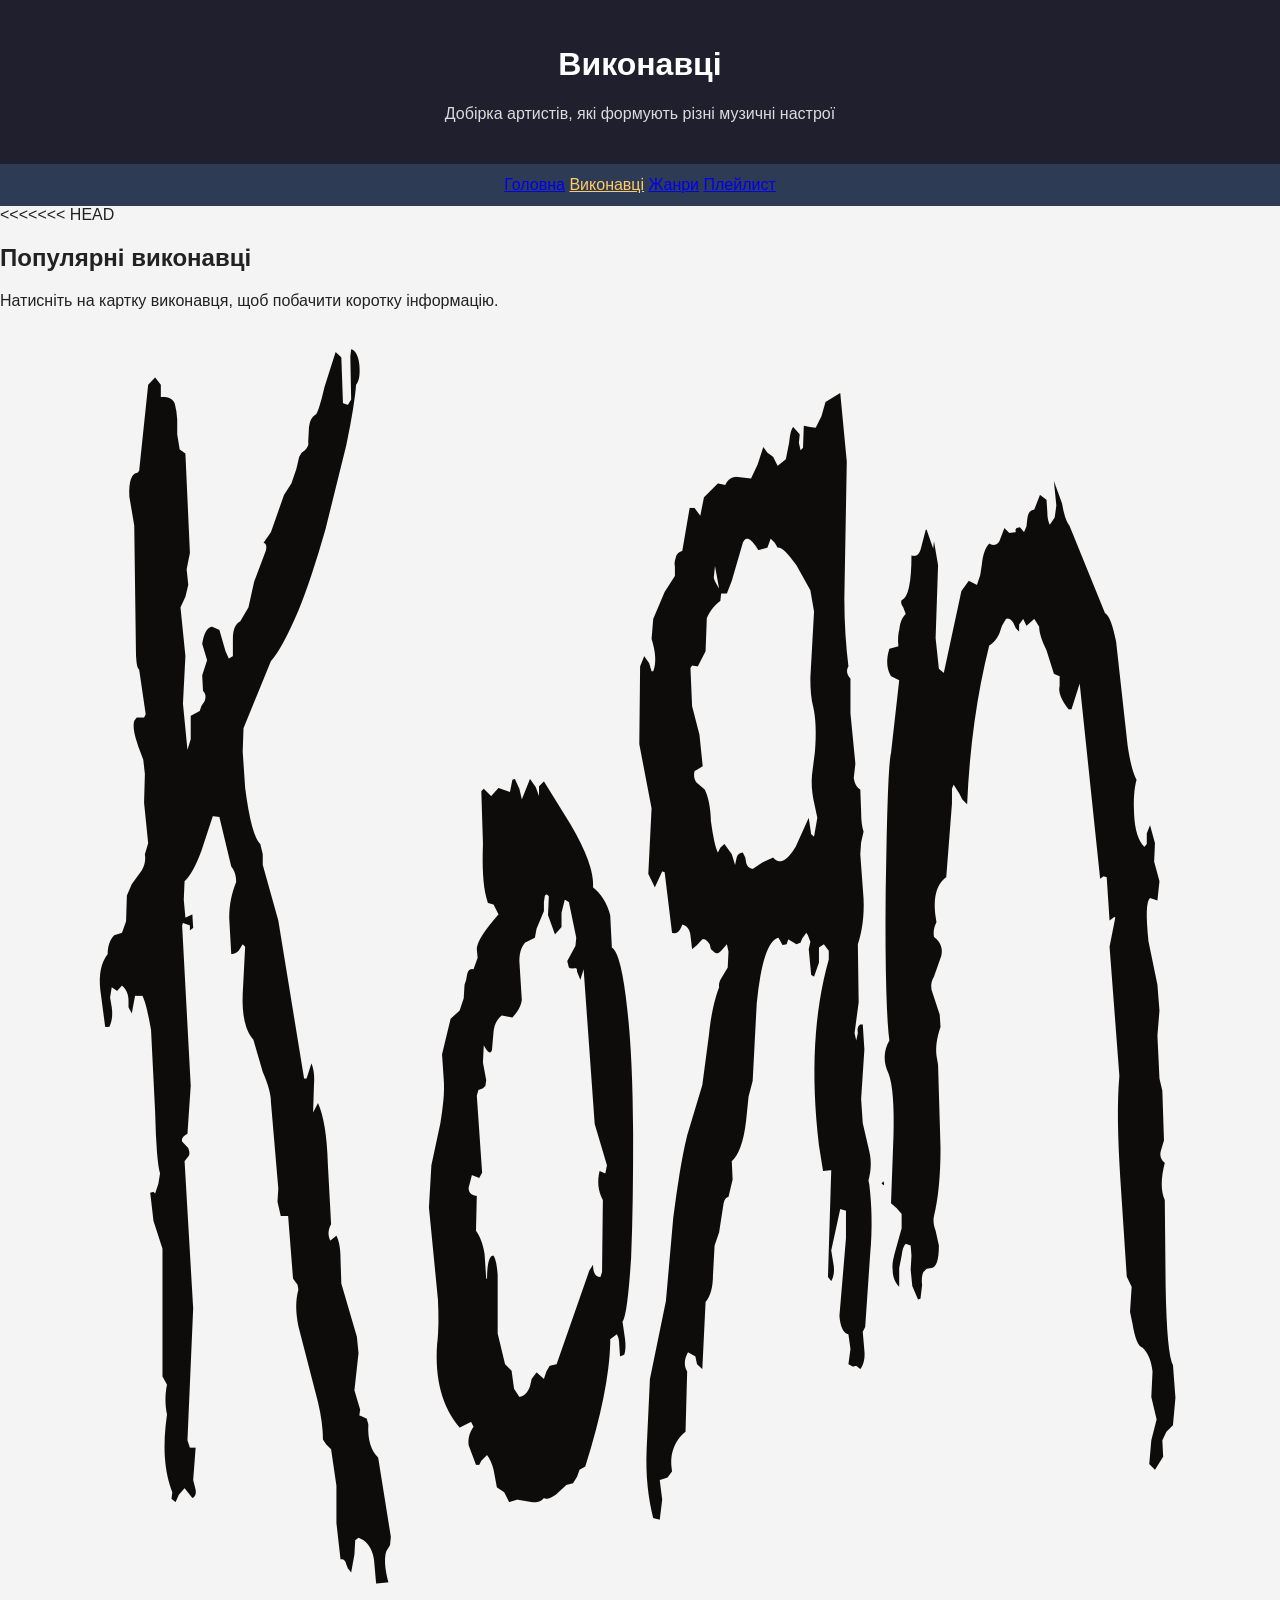
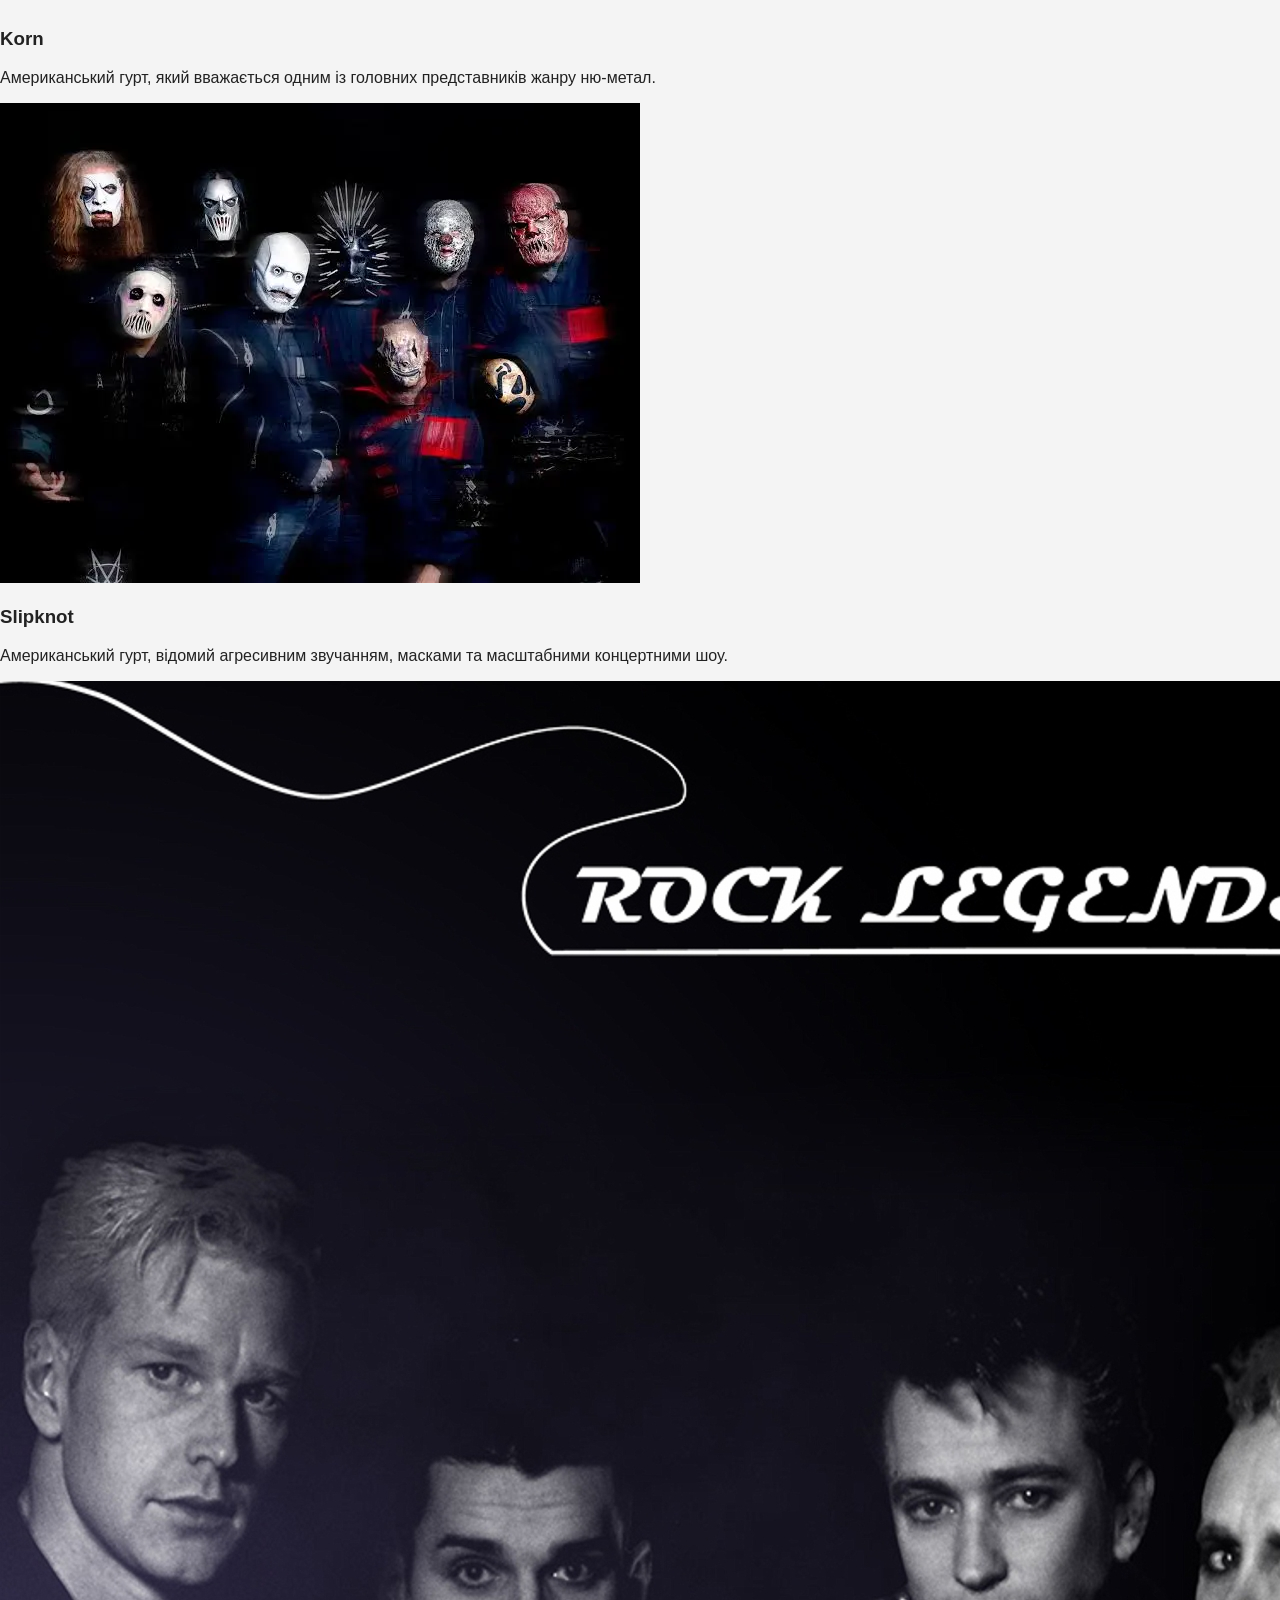
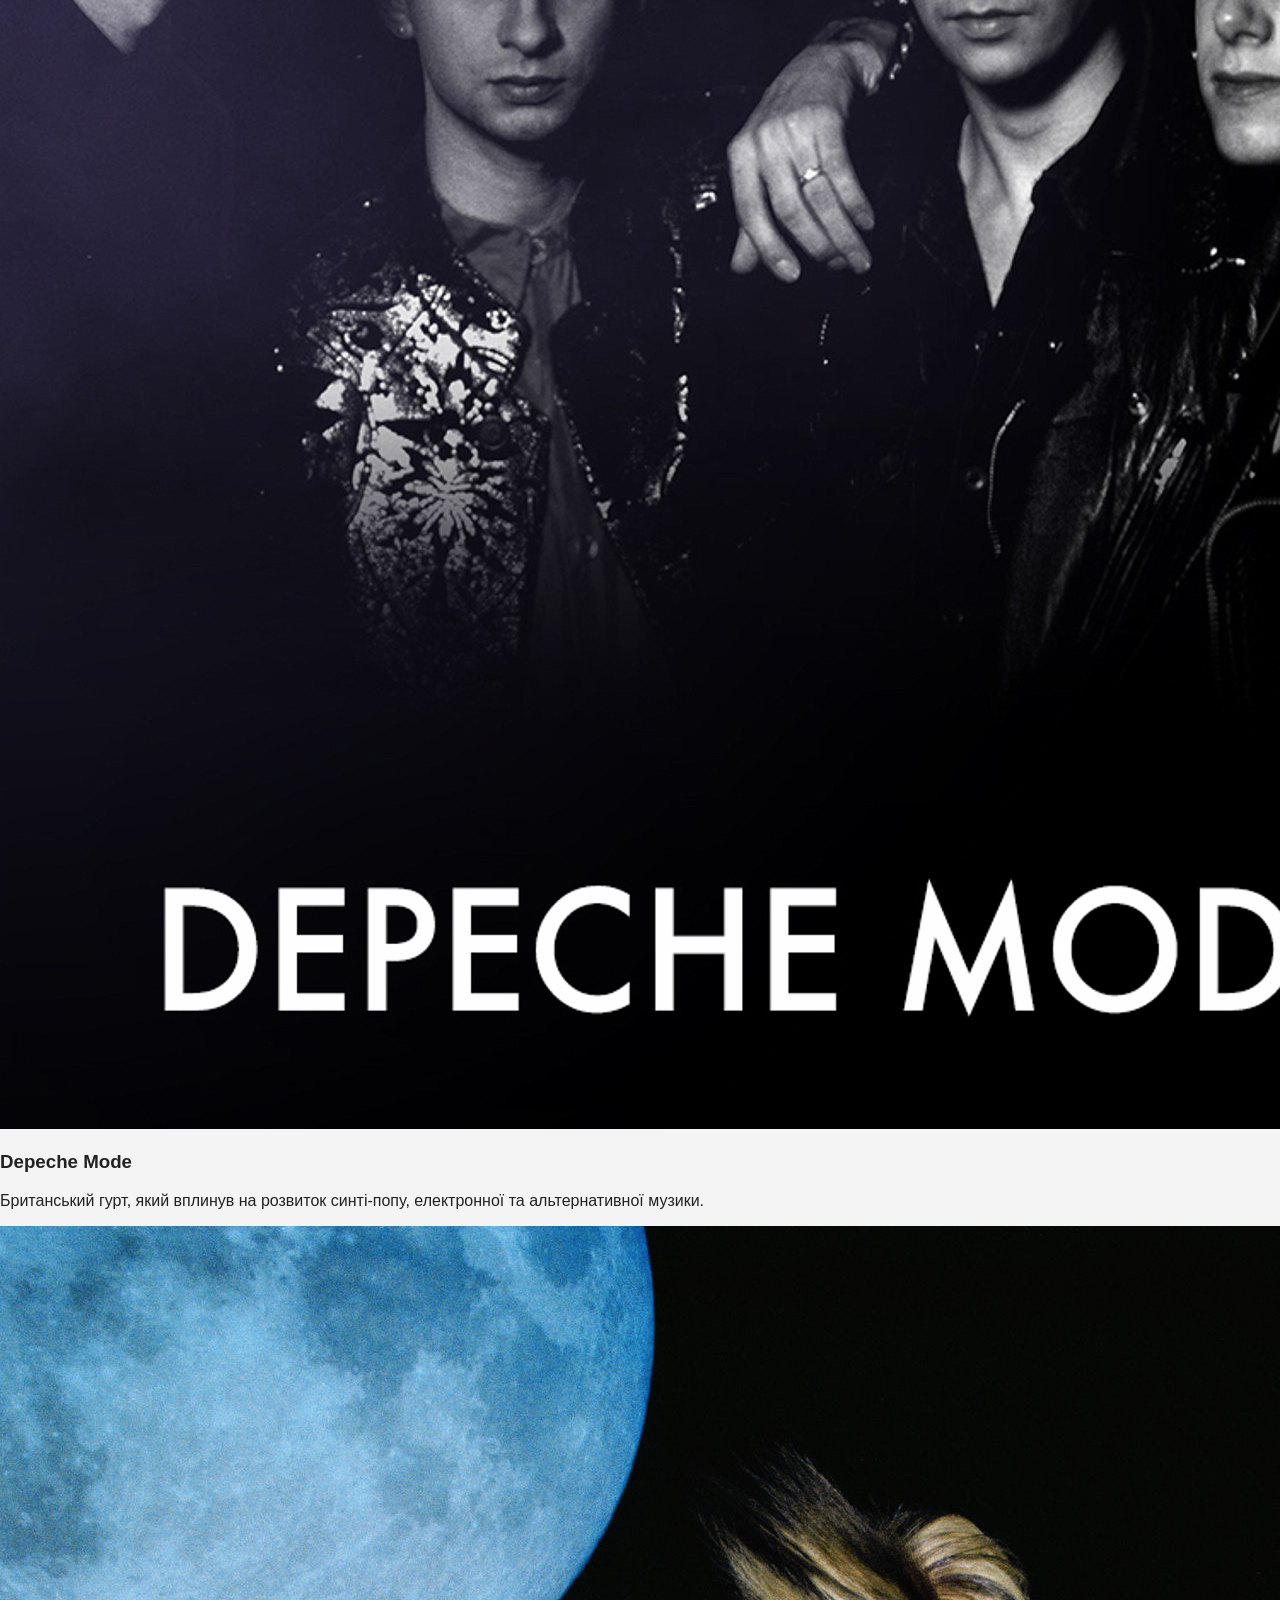
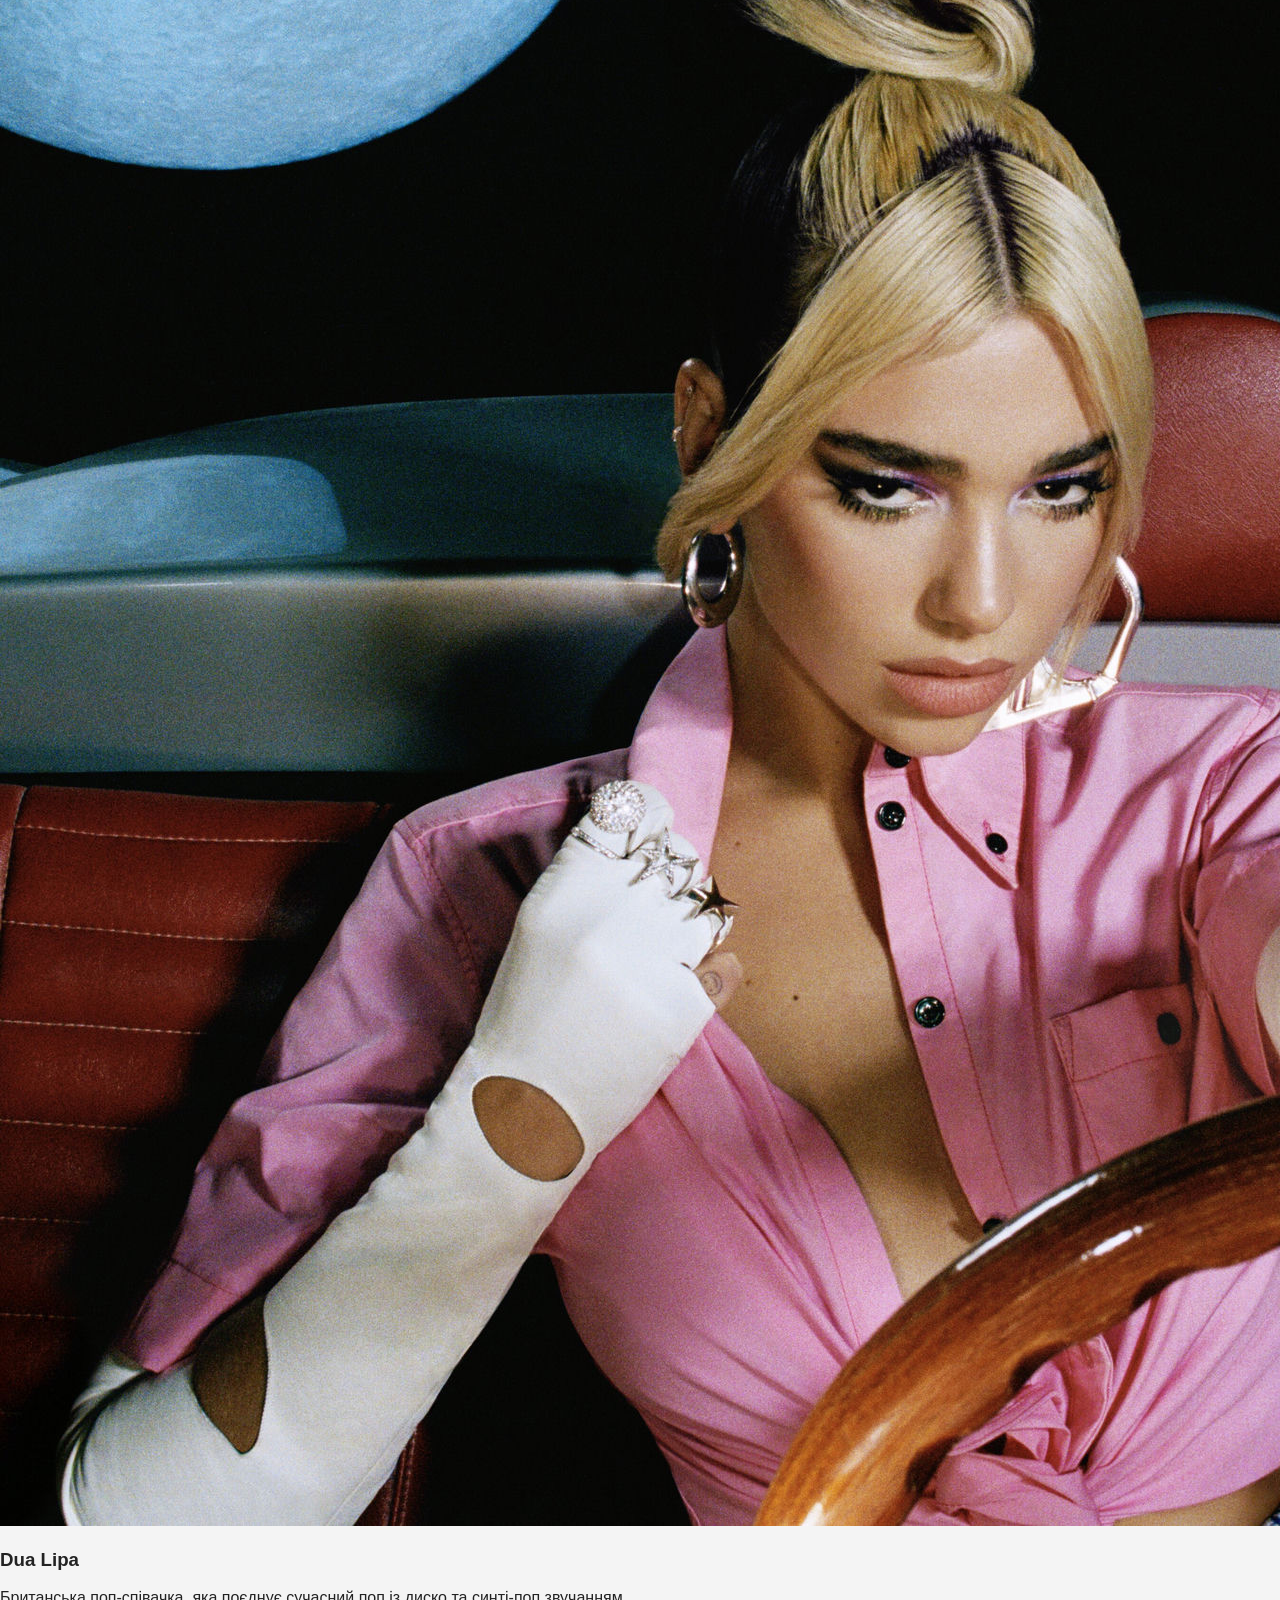
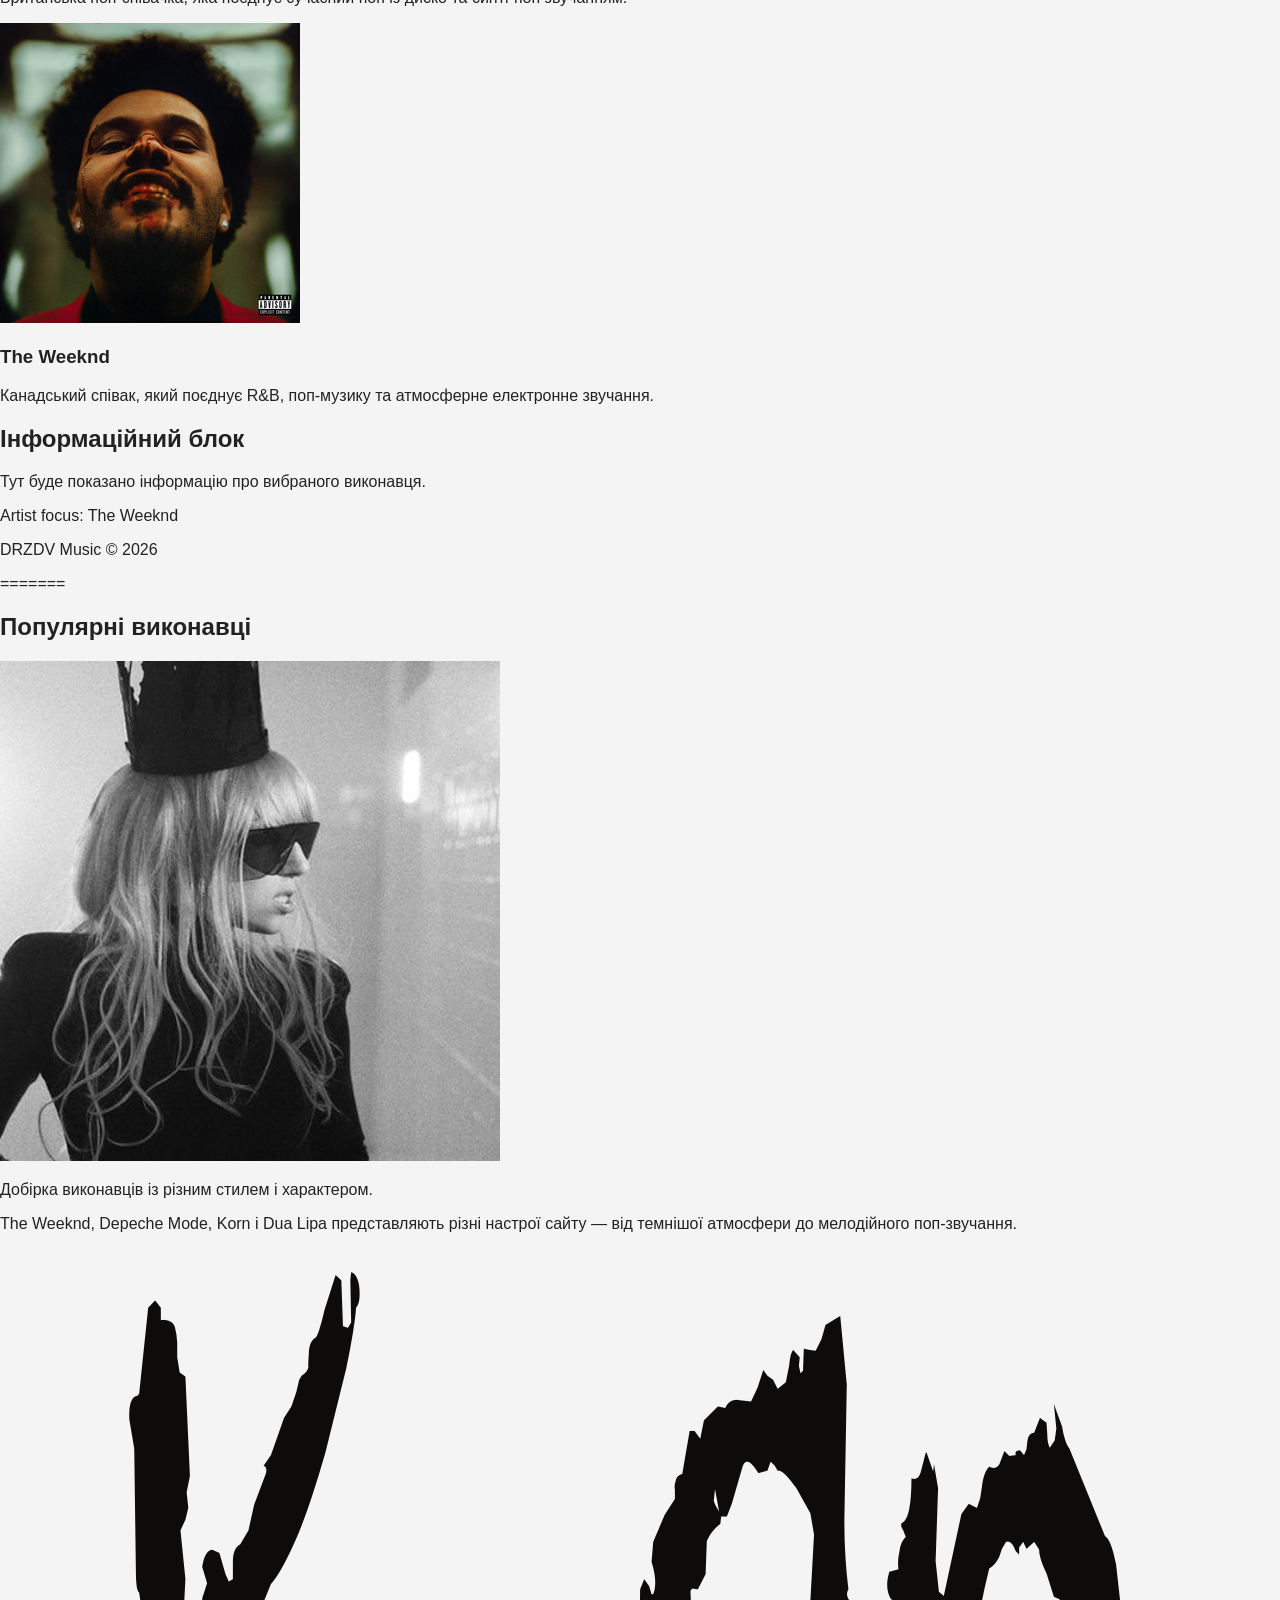
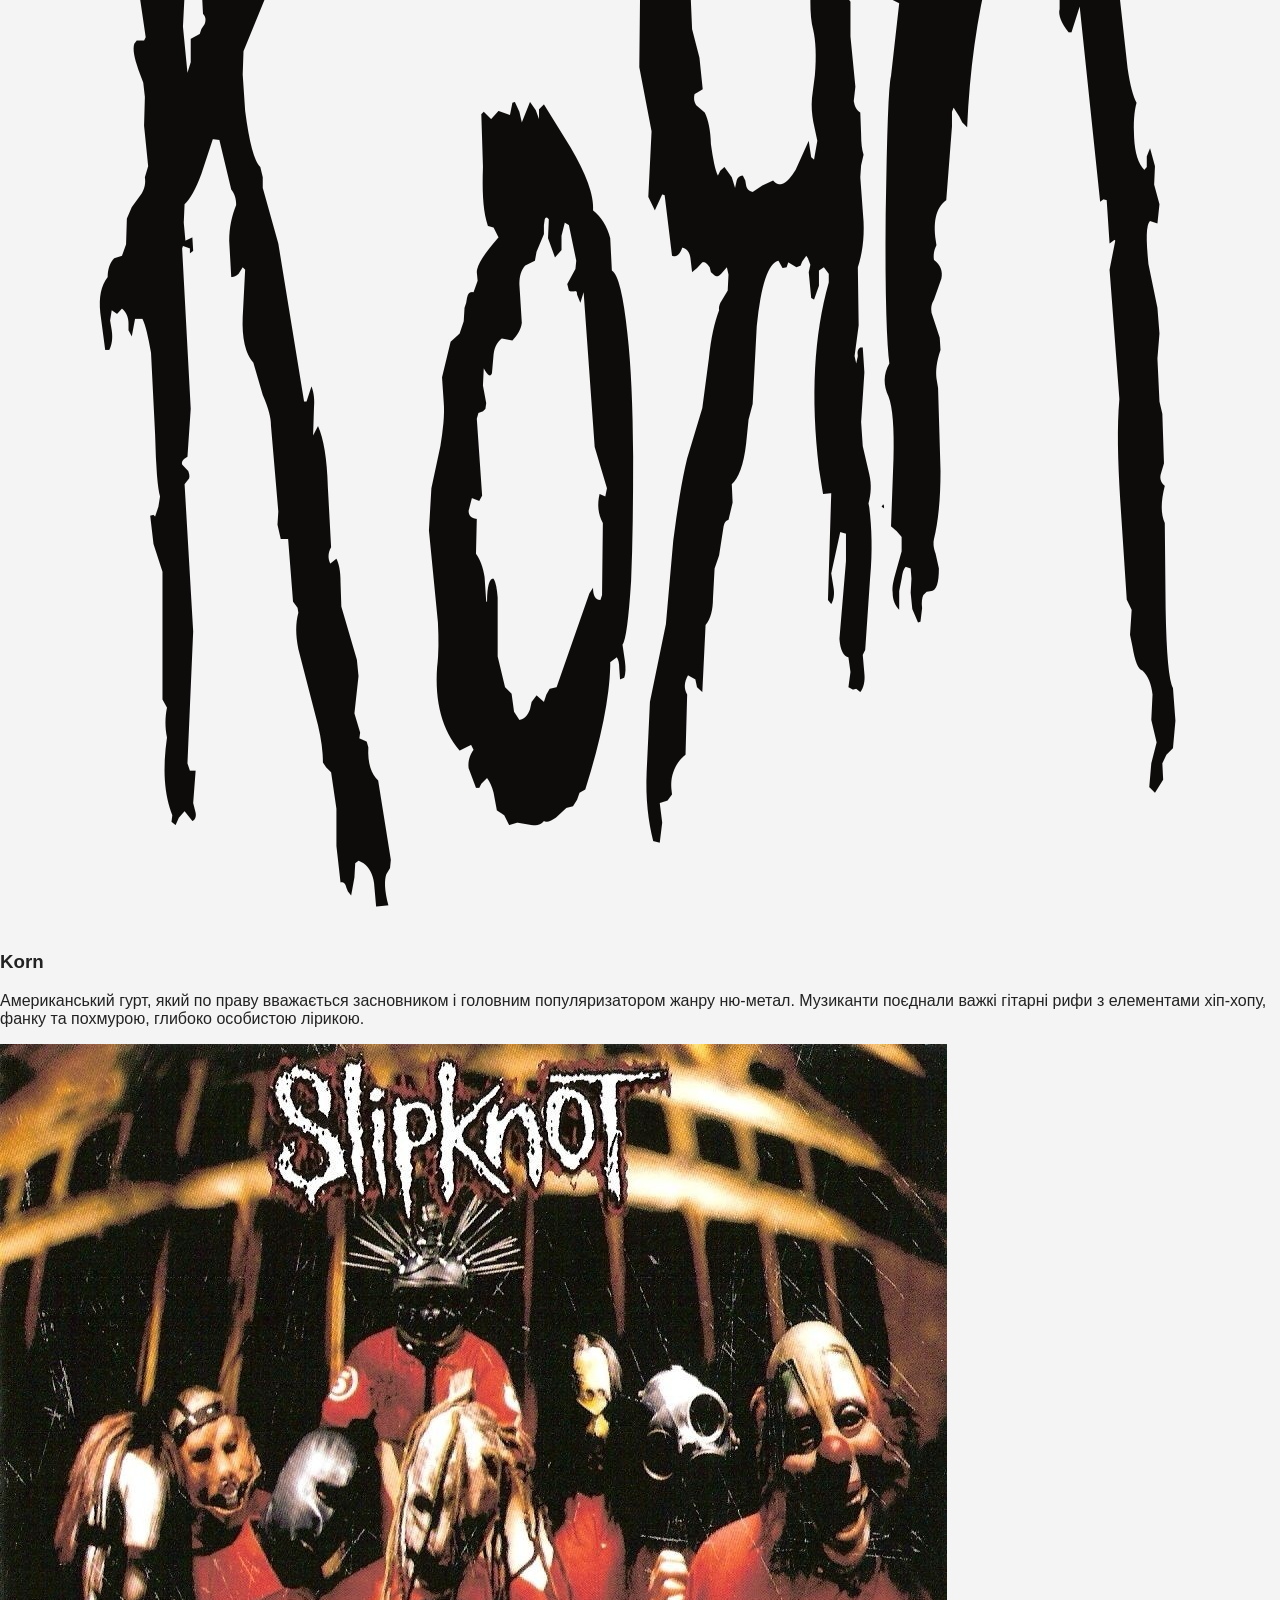
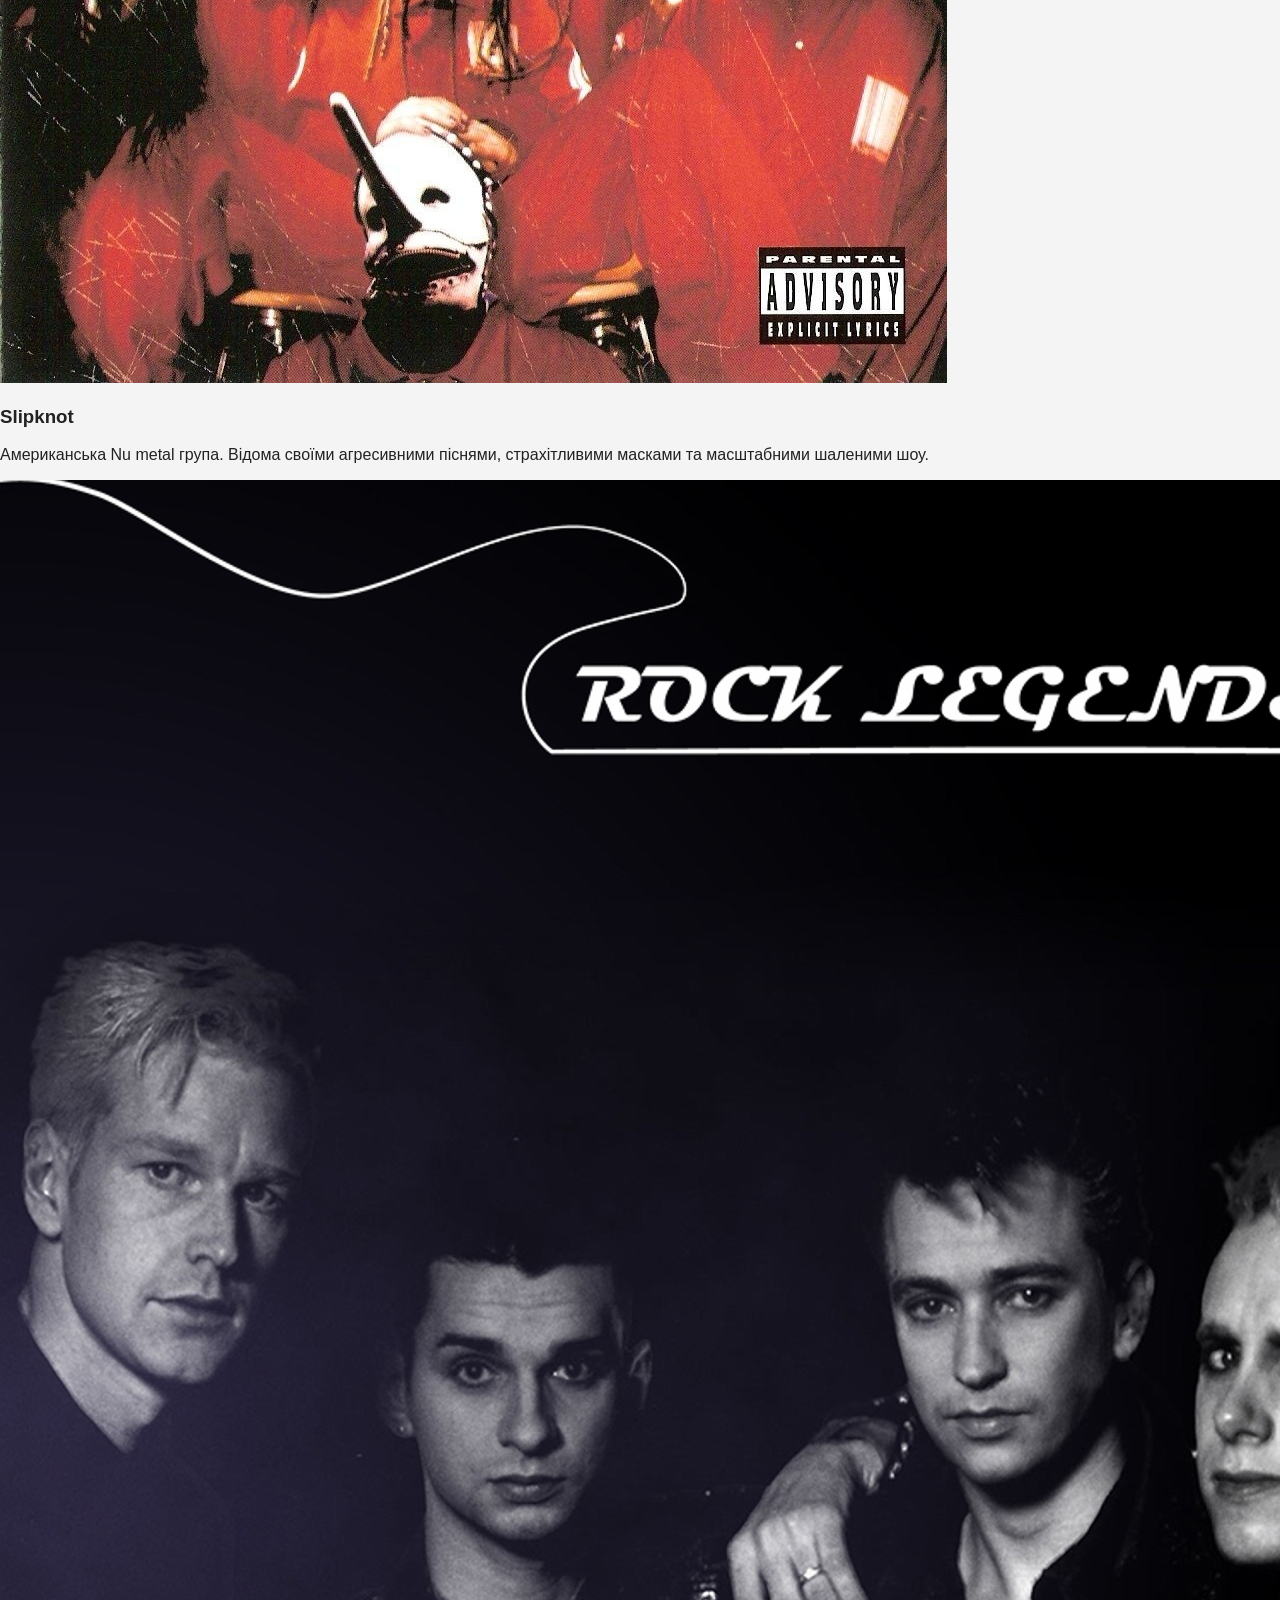
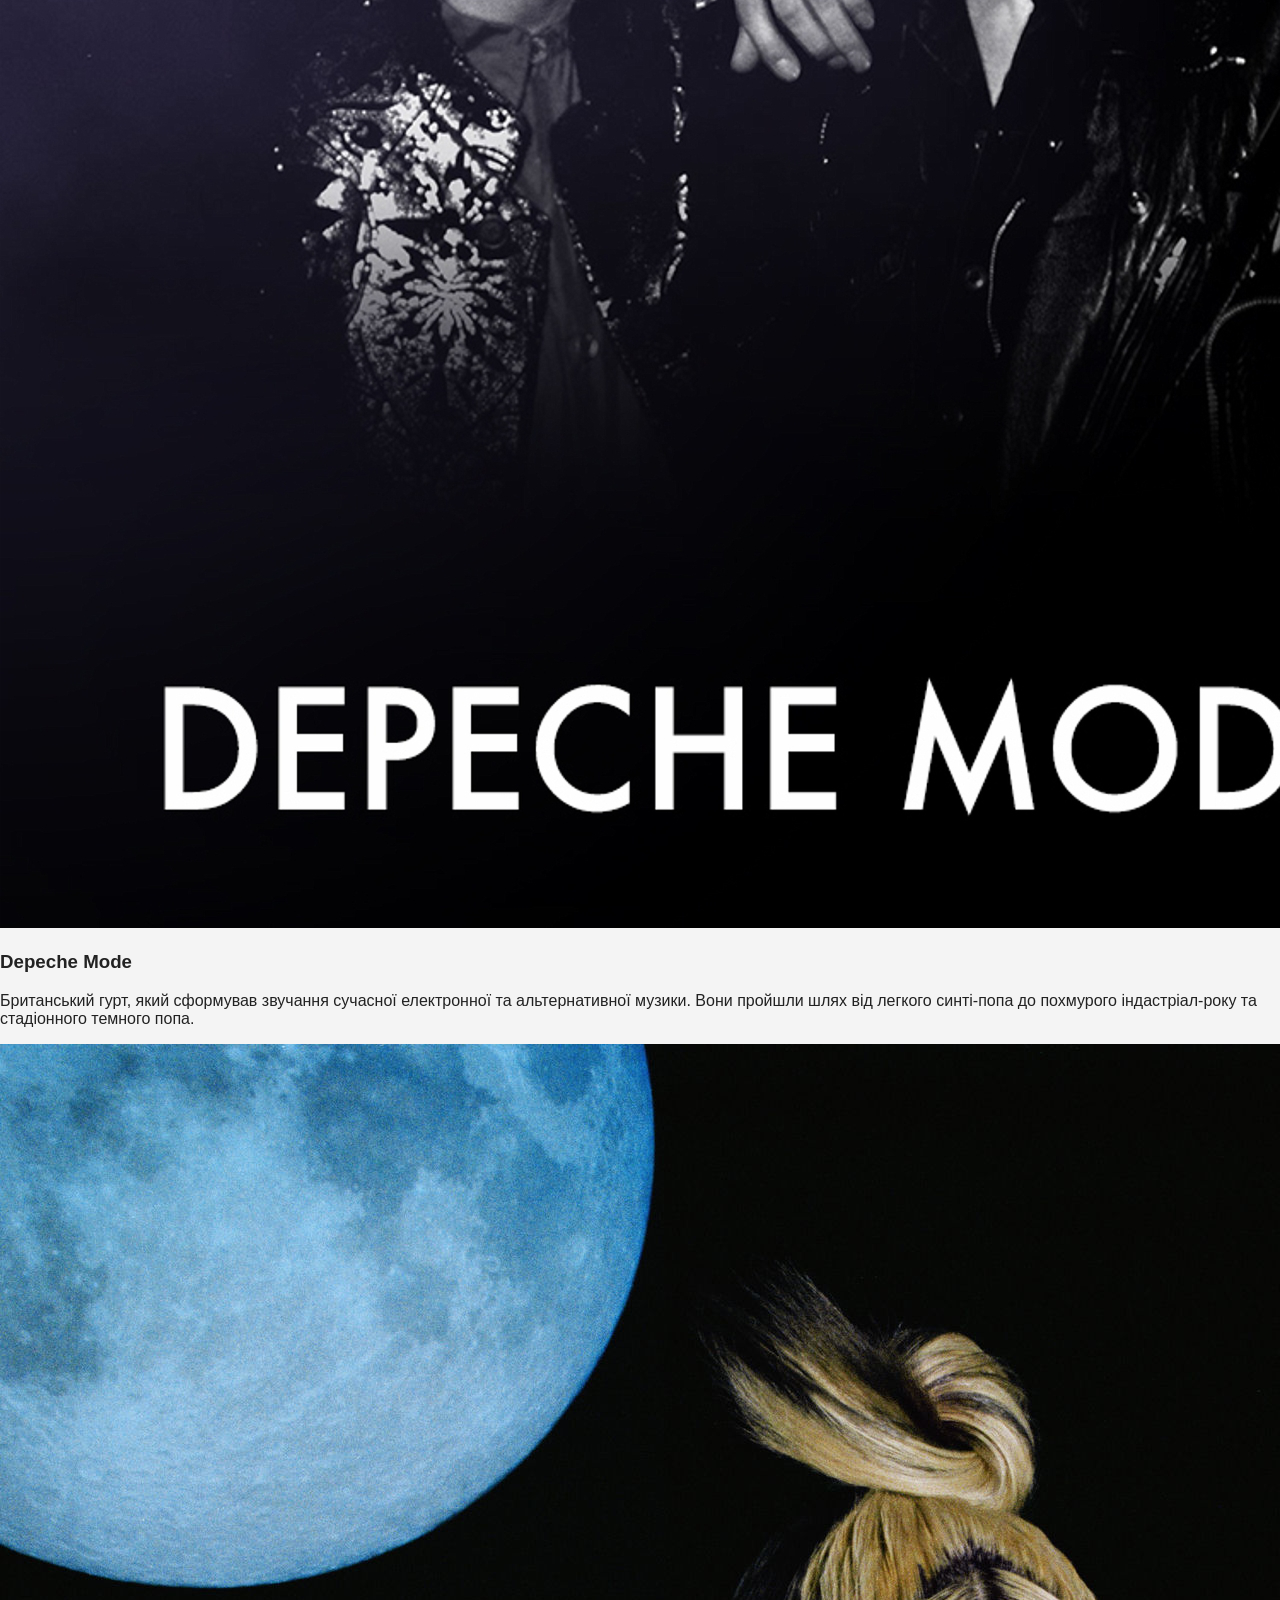
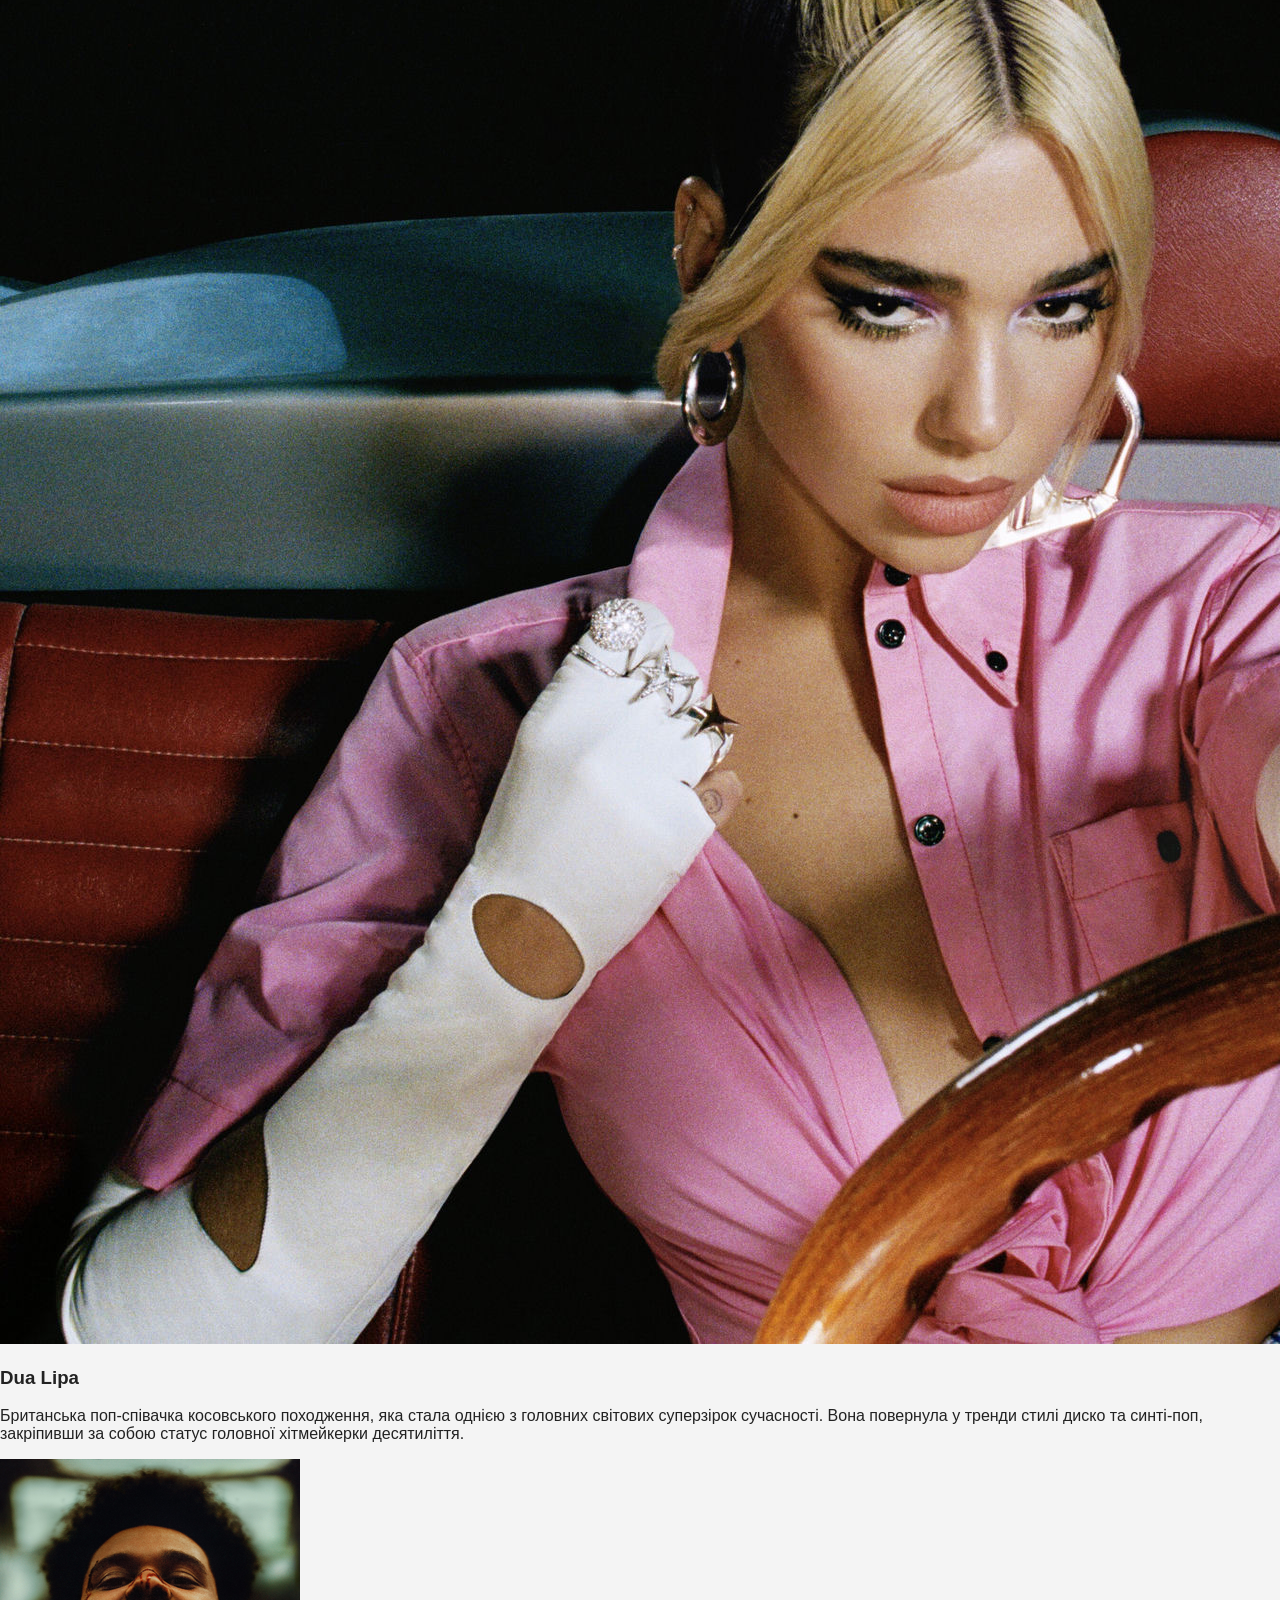
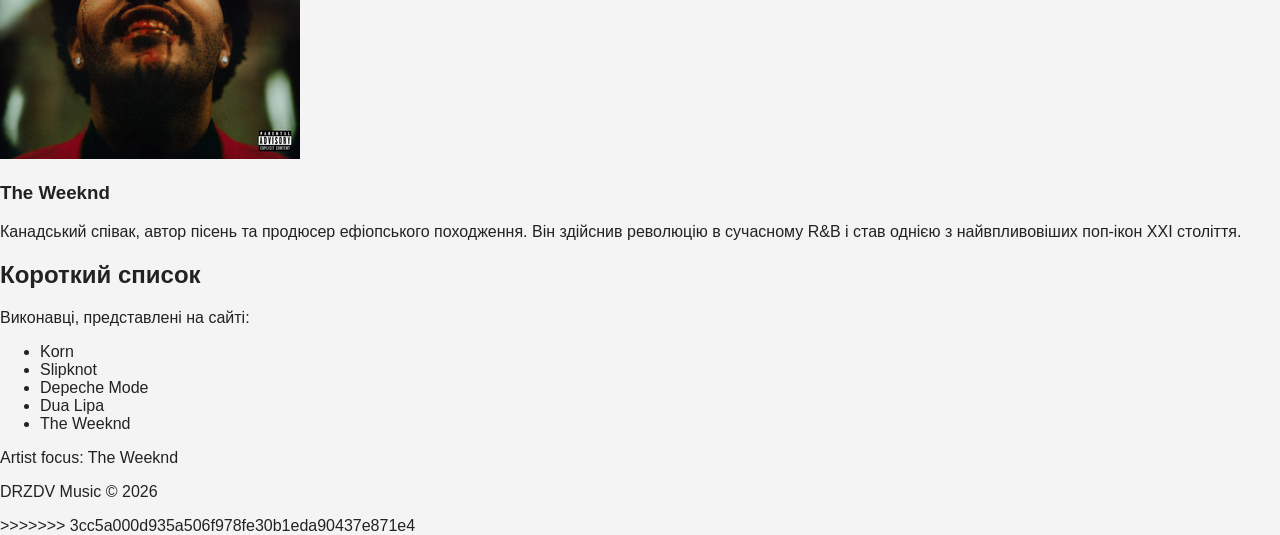
==== commit a769e337: "lab6+7" ====
--- a/artists.html
+++ b/artists.html
@@ -21,6 +21,7 @@
 </nav>
 
 <div class="container">
+<<<<<<< HEAD
 
     <section class="section content">
         <h2>Популярні виконавці</h2>
@@ -73,5 +74,69 @@
 </footer>
 
 <script src="script.js"></script>
+=======
+    <section class="section content">
+        <h2>Популярні виконавці</h2>
+
+        <img src="images/imageLG.jpg" alt="Lady Gaga" class="floating-cover">
+
+        <p>Добірка виконавців із різним стилем і характером.</p>
+        <p>The Weeknd, Depeche Mode, Korn і Dua Lipa представляють різні настрої сайту — від темнішої атмосфери до мелодійного поп-звучання.</p>
+
+        <div class="clear-block"></div>
+
+        <div class="card-list">
+            <div class="card">
+                <img src="images/K.jpg" alt="Korn">
+                <h3>Korn</h3>
+                <p>Aмериканський гурт, який по праву вважається засновником і головним популяризатором жанру <span class="highlight">ню-метал</span>. Музиканти поєднали важкі гітарні рифи з елементами хіп-хопу, фанку та похмурою, глибоко особистою лірикою.</p>
+            </div>
+
+            <div class="card">
+                <img src="images/imageS.jpg" alt="Slipknot">
+                <h3>Slipknot</h3>
+                <p>Американська <span class="highlight">Nu metal</span> група. Відома своїми агресивними піснями, страхітливими масками та масштабними шаленими шоу.</p>
+            </div>
+
+            <div class="card">
+                <img src="images/imageDP.jpg" alt="Depeche Mode">
+                <h3>Depeche Mode</h3>
+                <p>Британський гурт, який сформував звучання сучасної електронної та альтернативної музики. Вони пройшли шлях від <span class="highlight">легкого синті-попа</span> до <span class="highlight">похмурого індастріал-року</span> та <span class="highlight">стадіонного темного попа</span>.</p>
+            </div>
+
+            <div class="card">
+                <img src="images/imageDL.jpg" alt="Dua Lipa">
+                <h3>Dua Lipa</h3>
+                <p>Британська <span class="highlight">поп-співачка</span> косовського походження, яка стала однією з головних світових суперзірок сучасності. Вона повернула у тренди стилі <span class="highlight"> диско та синті-поп</span>, закріпивши за собою статус головної хітмейкерки десятиліття.</p>
+            </div>
+
+            <div class="card">
+                <img src="images/TW.jpg" alt="The Weeknd">
+                <h3>The Weeknd</h3>
+                <p>Канадський співак, автор пісень та продюсер ефіопського походження. Він здійснив революцію в сучасному <span class="highlight">R&B</span> і став однією з найвпливовіших поп-ікон ХХІ століття.</p>
+            </div>
+        </div>
+    </section>
+
+    <section class="section content">
+        <h2>Короткий список</h2>
+        <p>Виконавці, представлені на сайті:</p>
+        <ul class="playlist-points">
+            <li>Korn</li>
+            <li>Slipknot</li>
+            <li>Depeche Mode</li>
+            <li>Dua Lipa</li>
+            <li>The Weeknd</li>
+        </ul>
+    </section>
+</div>
+
+<div class="fixed-player">Artist focus: The Weeknd</div>
+
+<footer>
+    <p>DRZDV Music © 2026</p>
+</footer>
+
+>>>>>>> 3cc5a000d935a506f978fe30b1eda90437e871e4
 </body>
 </html>
--- a/style.css
+++ b/style.css
@@ -10,6 +10,10 @@
     color: white;
     text-align: center;
     padding: 25px 15px;
+<<<<<<< HEAD
+=======
+    position: relative;
+>>>>>>> 3cc5a000d935a506f978fe30b1eda90437e871e4
 }
 
 header p {
@@ -22,29 +26,59 @@
     padding: 12px;
 }
 
+<<<<<<< HEAD
 nav a {
+=======
+/* Псевдокласи посилань */
+nav > a:link {
+>>>>>>> 3cc5a000d935a506f978fe30b1eda90437e871e4
     color: white;
     text-decoration: none;
     margin: 0 15px;
     font-weight: bold;
 }
 
+<<<<<<< HEAD
 nav a:hover {
+=======
+nav > a:visited {
+    color: #d8c8ff;
+}
+
+nav > a:hover {
+>>>>>>> 3cc5a000d935a506f978fe30b1eda90437e871e4
     color: #ffcc66;
     text-decoration: underline;
 }
 
+<<<<<<< HEAD
 .container {
     width: 90%;
     max-width: 1100px;
     margin: 20px auto;
 }
 
+=======
+nav > a:active {
+    color: #ff6666;
+}
+
+.container {
+    width: 90%;
+    max-width: 1100px;
+    margin: 20px auto;
+}
+
+>>>>>>> 3cc5a000d935a506f978fe30b1eda90437e871e4
 .section {
     background-color: white;
     margin-bottom: 20px;
     padding: 20px;
     border-radius: 10px;
+<<<<<<< HEAD
+=======
+    position: relative;
+>>>>>>> 3cc5a000d935a506f978fe30b1eda90437e871e4
 }
 
 .content p {
@@ -56,6 +90,7 @@
 h2 + p {
     font-style: italic;
     color: #555;
+<<<<<<< HEAD
 }
 
 #special-title {
@@ -96,9 +131,49 @@
     padding: 5px 10px;
     border-radius: 20px;
     font-size: 12px;
+=======
+}
+
+.card-list > .card {
+    display: inline-block;
+    width: 220px;
+    vertical-align: top;
+    margin: 10px;
+    padding: 15px;
+    background-color: #eef3ff;
+    border: 1px solid #c7d3f5;
+    border-radius: 8px;
+    text-align: center;
+}
+
+.card img {
+    width: 180px;
+    height: 120px;
+    object-fit: cover;
+    border: 2px solid #666;
+    border-radius: 6px;
+}
+
+.card h3 {
+    color: #2e3b55;
+}
+
+.card p {
+    font-size: 14px;
+}
+
+.highlight {
+    color: darkred;
+    font-weight: bold;
+}
+
+#special-title {
+>>>>>>> 3cc5a000d935a506f978fe30b1eda90437e871e4
     text-transform: uppercase;
-}
-
+    color: #8b0000;
+}
+
+<<<<<<< HEAD
 .fixed-player {
     position: fixed;
     bottom: 20px;
@@ -222,6 +297,13 @@
     font-weight: bold;
 }
 
+=======
+#unique-link {
+    font-size: 20px;
+    color: purple !important;
+}
+
+>>>>>>> 3cc5a000d935a506f978fe30b1eda90437e871e4
 table {
     width: 100%;
     border-collapse: collapse;
@@ -238,6 +320,7 @@
 td {
     padding: 10px;
     border: 1px solid #666;
+<<<<<<< HEAD
 }
 
 .playlist-points li:first-child {
@@ -245,6 +328,96 @@
     font-weight: bold;
 }
 
+=======
+}
+
+.frame-block {
+    text-align: center;
+    margin-top: 20px;
+}
+
+.featured-release {
+    background: linear-gradient(135deg, #eef0f8, #ffffff);
+    border-left: 6px solid #2e3b55;
+    padding: 22px;
+    margin-bottom: 20px;
+    position: relative;
+    border-radius: 10px;
+}
+
+.release-badge {
+    position: absolute;
+    top: 14px;
+    right: 14px;
+    background-color: #2e3b55;
+    color: white;
+    padding: 6px 12px;
+    border-radius: 20px;
+    font-size: 12px;
+    letter-spacing: 1px;
+    text-transform: uppercase;
+}
+
+.inline-accent {
+    color: #8b0000;
+    font-weight: bold;
+    background-color: #fff1f1;
+    padding: 2px 6px;
+    border-radius: 4px;
+}
+
+.floating-cover {
+    float: right;
+    width: 220px;
+    margin: 0 0 15px 20px;
+    border-radius: 8px;
+    border: 2px solid #666;
+}
+
+.clear-block {
+    clear: both;
+}
+
+.editor-note {
+    position: relative;
+    background-color: #fff8e1;
+    border: 1px solid #d6c07a;
+    padding: 20px;
+    margin-top: 20px;
+    border-radius: 8px;
+}
+
+.note-label {
+    position: absolute;
+    top: -12px;
+    left: 15px;
+    background-color: #8b0000;
+    color: white;
+    padding: 5px 10px;
+    border-radius: 20px;
+    font-size: 12px;
+    text-transform: uppercase;
+}
+
+.fixed-player {
+    position: fixed;
+    bottom: 20px;
+    right: 20px;
+    background-color: #1f1f2e;
+    color: white;
+    padding: 12px 16px;
+    border-radius: 10px;
+    box-shadow: 0 4px 10px rgba(0,0,0,0.25);
+    z-index: 1000;
+    font-size: 14px;
+}
+
+.playlist-points li:first-child {
+    color: darkred;
+    font-weight: bold;
+}
+
+>>>>>>> 3cc5a000d935a506f978fe30b1eda90437e871e4
 .section h2::before {
     content: "♫ ";
     color: #8b0000;
@@ -261,4 +434,15 @@
 
 footer p::after {
     content: " —";
+<<<<<<< HEAD
+=======
+}
+
+footer {
+    background-color: #1f1f2e;
+    color: white;
+    text-align: center;
+    padding: 15px;
+    margin-top: 20px;
+>>>>>>> 3cc5a000d935a506f978fe30b1eda90437e871e4
 }
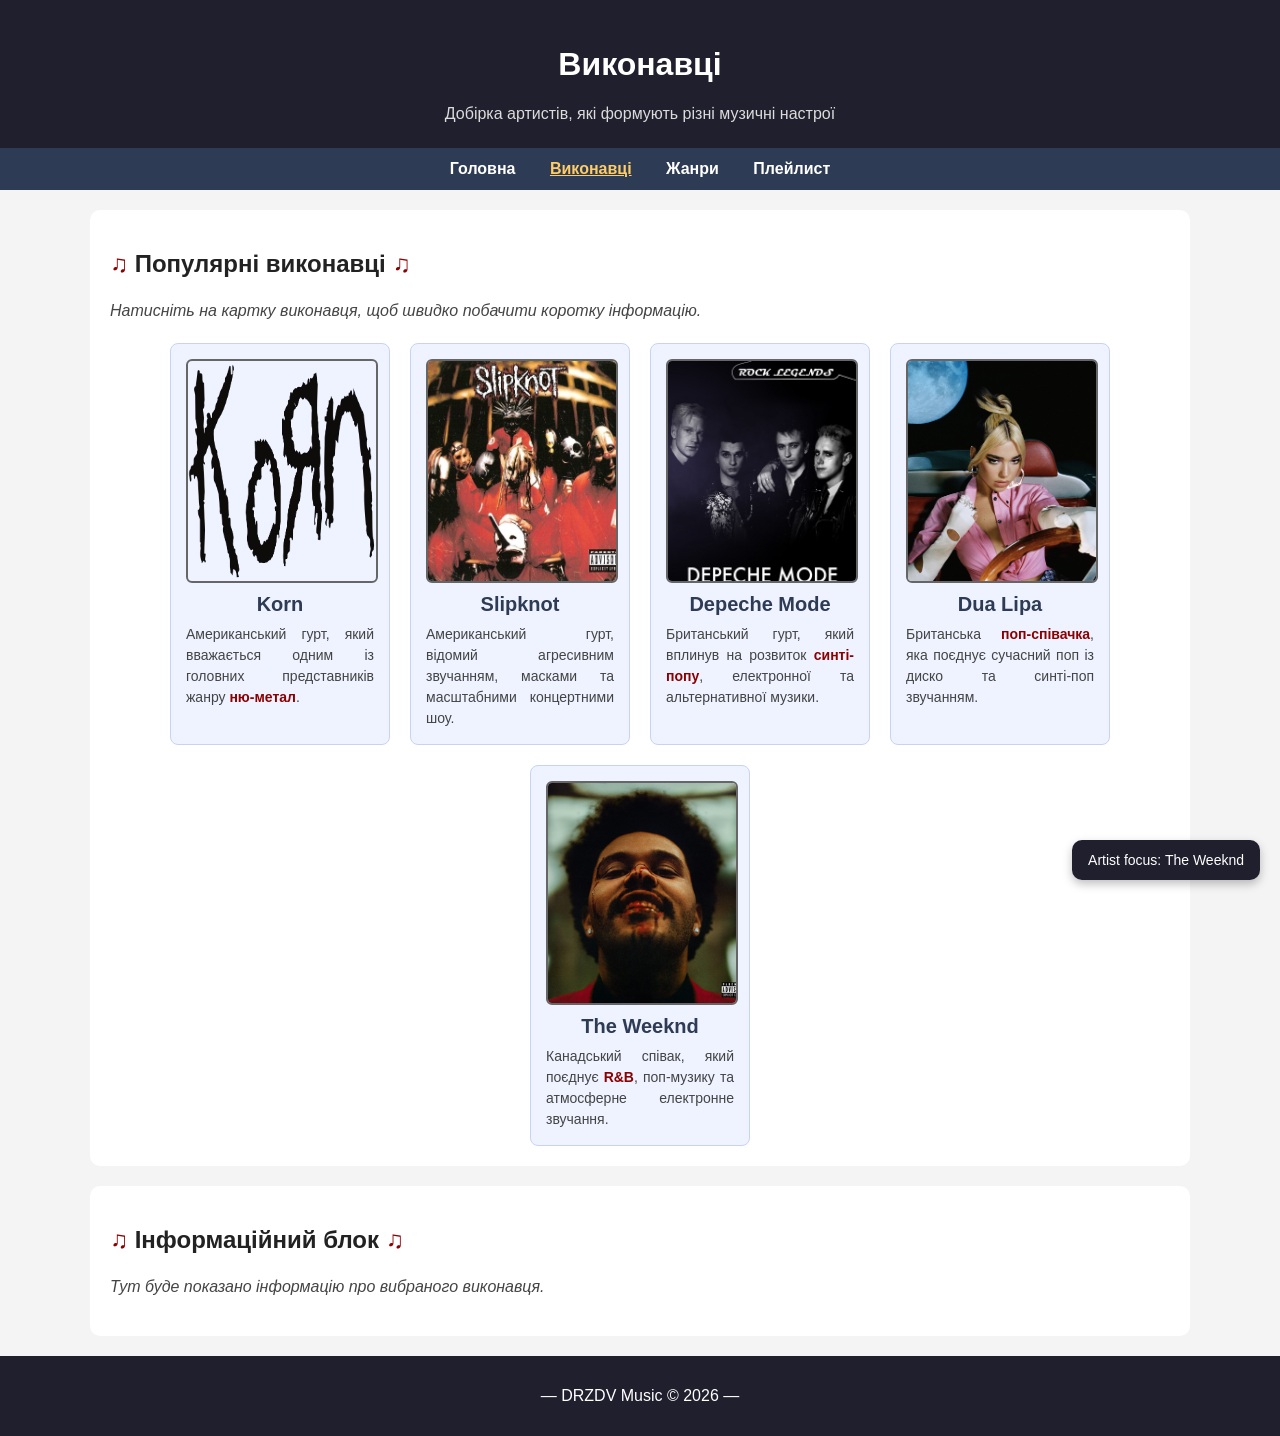
==== commit 481392f4: "lab 7 correct" ====
--- a/artists.html
+++ b/artists.html
@@ -21,21 +21,20 @@
 </nav>
 
 <div class="container">
-<<<<<<< HEAD
 
     <section class="section content">
         <h2>Популярні виконавці</h2>
-        <p>Натисніть на картку виконавця, щоб побачити коротку інформацію.</p>
+        <p>Натисніть на картку виконавця, щоб швидко побачити коротку інформацію.</p>
 
         <div class="card-list" id="artist-list">
             <div class="card" data-artist="Korn" data-info="Korn — американський гурт, один із символів ню-металу.">
-                <img src="images/K.png" alt="Korn">
+                <img src="images/K.jpg" alt="Korn">
                 <h3>Korn</h3>
                 <p>Американський гурт, який вважається одним із головних представників жанру <span class="highlight">ню-метал</span>.</p>
             </div>
 
             <div class="card" data-artist="Slipknot" data-info="Slipknot — гурт, відомий агресивним звучанням і сценічними масками.">
-                <img src="images/imageS.png" alt="Slipknot">
+                <img src="images/imageS.jpg" alt="Slipknot">
                 <h3>Slipknot</h3>
                 <p>Американський гурт, відомий агресивним звучанням, масками та масштабними концертними шоу.</p>
             </div>
@@ -53,7 +52,7 @@
             </div>
 
             <div class="card" data-artist="The Weeknd" data-info="The Weeknd — канадський співак, який поєднує R&B, поп і атмосферне електронне звучання.">
-                <img src="images/TW.png" alt="The Weeknd">
+                <img src="images/TW.jpg" alt="The Weeknd">
                 <h3>The Weeknd</h3>
                 <p>Канадський співак, який поєднує <span class="highlight">R&amp;B</span>, поп-музику та атмосферне електронне звучання.</p>
             </div>
@@ -74,69 +73,5 @@
 </footer>
 
 <script src="script.js"></script>
-=======
-    <section class="section content">
-        <h2>Популярні виконавці</h2>
-
-        <img src="images/imageLG.jpg" alt="Lady Gaga" class="floating-cover">
-
-        <p>Добірка виконавців із різним стилем і характером.</p>
-        <p>The Weeknd, Depeche Mode, Korn і Dua Lipa представляють різні настрої сайту — від темнішої атмосфери до мелодійного поп-звучання.</p>
-
-        <div class="clear-block"></div>
-
-        <div class="card-list">
-            <div class="card">
-                <img src="images/K.jpg" alt="Korn">
-                <h3>Korn</h3>
-                <p>Aмериканський гурт, який по праву вважається засновником і головним популяризатором жанру <span class="highlight">ню-метал</span>. Музиканти поєднали важкі гітарні рифи з елементами хіп-хопу, фанку та похмурою, глибоко особистою лірикою.</p>
-            </div>
-
-            <div class="card">
-                <img src="images/imageS.jpg" alt="Slipknot">
-                <h3>Slipknot</h3>
-                <p>Американська <span class="highlight">Nu metal</span> група. Відома своїми агресивними піснями, страхітливими масками та масштабними шаленими шоу.</p>
-            </div>
-
-            <div class="card">
-                <img src="images/imageDP.jpg" alt="Depeche Mode">
-                <h3>Depeche Mode</h3>
-                <p>Британський гурт, який сформував звучання сучасної електронної та альтернативної музики. Вони пройшли шлях від <span class="highlight">легкого синті-попа</span> до <span class="highlight">похмурого індастріал-року</span> та <span class="highlight">стадіонного темного попа</span>.</p>
-            </div>
-
-            <div class="card">
-                <img src="images/imageDL.jpg" alt="Dua Lipa">
-                <h3>Dua Lipa</h3>
-                <p>Британська <span class="highlight">поп-співачка</span> косовського походження, яка стала однією з головних світових суперзірок сучасності. Вона повернула у тренди стилі <span class="highlight"> диско та синті-поп</span>, закріпивши за собою статус головної хітмейкерки десятиліття.</p>
-            </div>
-
-            <div class="card">
-                <img src="images/TW.jpg" alt="The Weeknd">
-                <h3>The Weeknd</h3>
-                <p>Канадський співак, автор пісень та продюсер ефіопського походження. Він здійснив революцію в сучасному <span class="highlight">R&B</span> і став однією з найвпливовіших поп-ікон ХХІ століття.</p>
-            </div>
-        </div>
-    </section>
-
-    <section class="section content">
-        <h2>Короткий список</h2>
-        <p>Виконавці, представлені на сайті:</p>
-        <ul class="playlist-points">
-            <li>Korn</li>
-            <li>Slipknot</li>
-            <li>Depeche Mode</li>
-            <li>Dua Lipa</li>
-            <li>The Weeknd</li>
-        </ul>
-    </section>
-</div>
-
-<div class="fixed-player">Artist focus: The Weeknd</div>
-
-<footer>
-    <p>DRZDV Music © 2026</p>
-</footer>
-
->>>>>>> 3cc5a000d935a506f978fe30b1eda90437e871e4
 </body>
 </html>
--- a/style.css
+++ b/style.css
@@ -10,14 +10,11 @@
     color: white;
     text-align: center;
     padding: 25px 15px;
-<<<<<<< HEAD
-=======
-    position: relative;
->>>>>>> 3cc5a000d935a506f978fe30b1eda90437e871e4
 }
 
 header p {
     color: #dcdcdc;
+    margin: 8px 0 0;
 }
 
 nav {
@@ -26,59 +23,29 @@
     padding: 12px;
 }
 
-<<<<<<< HEAD
 nav a {
-=======
-/* Псевдокласи посилань */
-nav > a:link {
->>>>>>> 3cc5a000d935a506f978fe30b1eda90437e871e4
     color: white;
     text-decoration: none;
     margin: 0 15px;
     font-weight: bold;
 }
 
-<<<<<<< HEAD
 nav a:hover {
-=======
-nav > a:visited {
-    color: #d8c8ff;
-}
-
-nav > a:hover {
->>>>>>> 3cc5a000d935a506f978fe30b1eda90437e871e4
     color: #ffcc66;
     text-decoration: underline;
 }
 
-<<<<<<< HEAD
 .container {
     width: 90%;
     max-width: 1100px;
     margin: 20px auto;
 }
 
-=======
-nav > a:active {
-    color: #ff6666;
-}
-
-.container {
-    width: 90%;
-    max-width: 1100px;
-    margin: 20px auto;
-}
-
->>>>>>> 3cc5a000d935a506f978fe30b1eda90437e871e4
 .section {
     background-color: white;
     margin-bottom: 20px;
     padding: 20px;
     border-radius: 10px;
-<<<<<<< HEAD
-=======
-    position: relative;
->>>>>>> 3cc5a000d935a506f978fe30b1eda90437e871e4
 }
 
 .content p {
@@ -90,7 +57,6 @@
 h2 + p {
     font-style: italic;
     color: #555;
-<<<<<<< HEAD
 }
 
 #special-title {
@@ -131,49 +97,9 @@
     padding: 5px 10px;
     border-radius: 20px;
     font-size: 12px;
-=======
-}
-
-.card-list > .card {
-    display: inline-block;
-    width: 220px;
-    vertical-align: top;
-    margin: 10px;
-    padding: 15px;
-    background-color: #eef3ff;
-    border: 1px solid #c7d3f5;
-    border-radius: 8px;
-    text-align: center;
-}
-
-.card img {
-    width: 180px;
-    height: 120px;
-    object-fit: cover;
-    border: 2px solid #666;
-    border-radius: 6px;
-}
-
-.card h3 {
-    color: #2e3b55;
-}
-
-.card p {
-    font-size: 14px;
-}
-
-.highlight {
-    color: darkred;
-    font-weight: bold;
-}
-
-#special-title {
->>>>>>> 3cc5a000d935a506f978fe30b1eda90437e871e4
     text-transform: uppercase;
-    color: #8b0000;
-}
-
-<<<<<<< HEAD
+}
+
 .fixed-player {
     position: fixed;
     bottom: 20px;
@@ -297,13 +223,6 @@
     font-weight: bold;
 }
 
-=======
-#unique-link {
-    font-size: 20px;
-    color: purple !important;
-}
-
->>>>>>> 3cc5a000d935a506f978fe30b1eda90437e871e4
 table {
     width: 100%;
     border-collapse: collapse;
@@ -320,7 +239,6 @@
 td {
     padding: 10px;
     border: 1px solid #666;
-<<<<<<< HEAD
 }
 
 .playlist-points li:first-child {
@@ -328,96 +246,6 @@
     font-weight: bold;
 }
 
-=======
-}
-
-.frame-block {
-    text-align: center;
-    margin-top: 20px;
-}
-
-.featured-release {
-    background: linear-gradient(135deg, #eef0f8, #ffffff);
-    border-left: 6px solid #2e3b55;
-    padding: 22px;
-    margin-bottom: 20px;
-    position: relative;
-    border-radius: 10px;
-}
-
-.release-badge {
-    position: absolute;
-    top: 14px;
-    right: 14px;
-    background-color: #2e3b55;
-    color: white;
-    padding: 6px 12px;
-    border-radius: 20px;
-    font-size: 12px;
-    letter-spacing: 1px;
-    text-transform: uppercase;
-}
-
-.inline-accent {
-    color: #8b0000;
-    font-weight: bold;
-    background-color: #fff1f1;
-    padding: 2px 6px;
-    border-radius: 4px;
-}
-
-.floating-cover {
-    float: right;
-    width: 220px;
-    margin: 0 0 15px 20px;
-    border-radius: 8px;
-    border: 2px solid #666;
-}
-
-.clear-block {
-    clear: both;
-}
-
-.editor-note {
-    position: relative;
-    background-color: #fff8e1;
-    border: 1px solid #d6c07a;
-    padding: 20px;
-    margin-top: 20px;
-    border-radius: 8px;
-}
-
-.note-label {
-    position: absolute;
-    top: -12px;
-    left: 15px;
-    background-color: #8b0000;
-    color: white;
-    padding: 5px 10px;
-    border-radius: 20px;
-    font-size: 12px;
-    text-transform: uppercase;
-}
-
-.fixed-player {
-    position: fixed;
-    bottom: 20px;
-    right: 20px;
-    background-color: #1f1f2e;
-    color: white;
-    padding: 12px 16px;
-    border-radius: 10px;
-    box-shadow: 0 4px 10px rgba(0,0,0,0.25);
-    z-index: 1000;
-    font-size: 14px;
-}
-
-.playlist-points li:first-child {
-    color: darkred;
-    font-weight: bold;
-}
-
->>>>>>> 3cc5a000d935a506f978fe30b1eda90437e871e4
 .section h2::before {
     content: "♫ ";
     color: #8b0000;
@@ -434,15 +262,4 @@
 
 footer p::after {
     content: " —";
-<<<<<<< HEAD
-=======
-}
-
-footer {
-    background-color: #1f1f2e;
-    color: white;
-    text-align: center;
-    padding: 15px;
-    margin-top: 20px;
->>>>>>> 3cc5a000d935a506f978fe30b1eda90437e871e4
 }
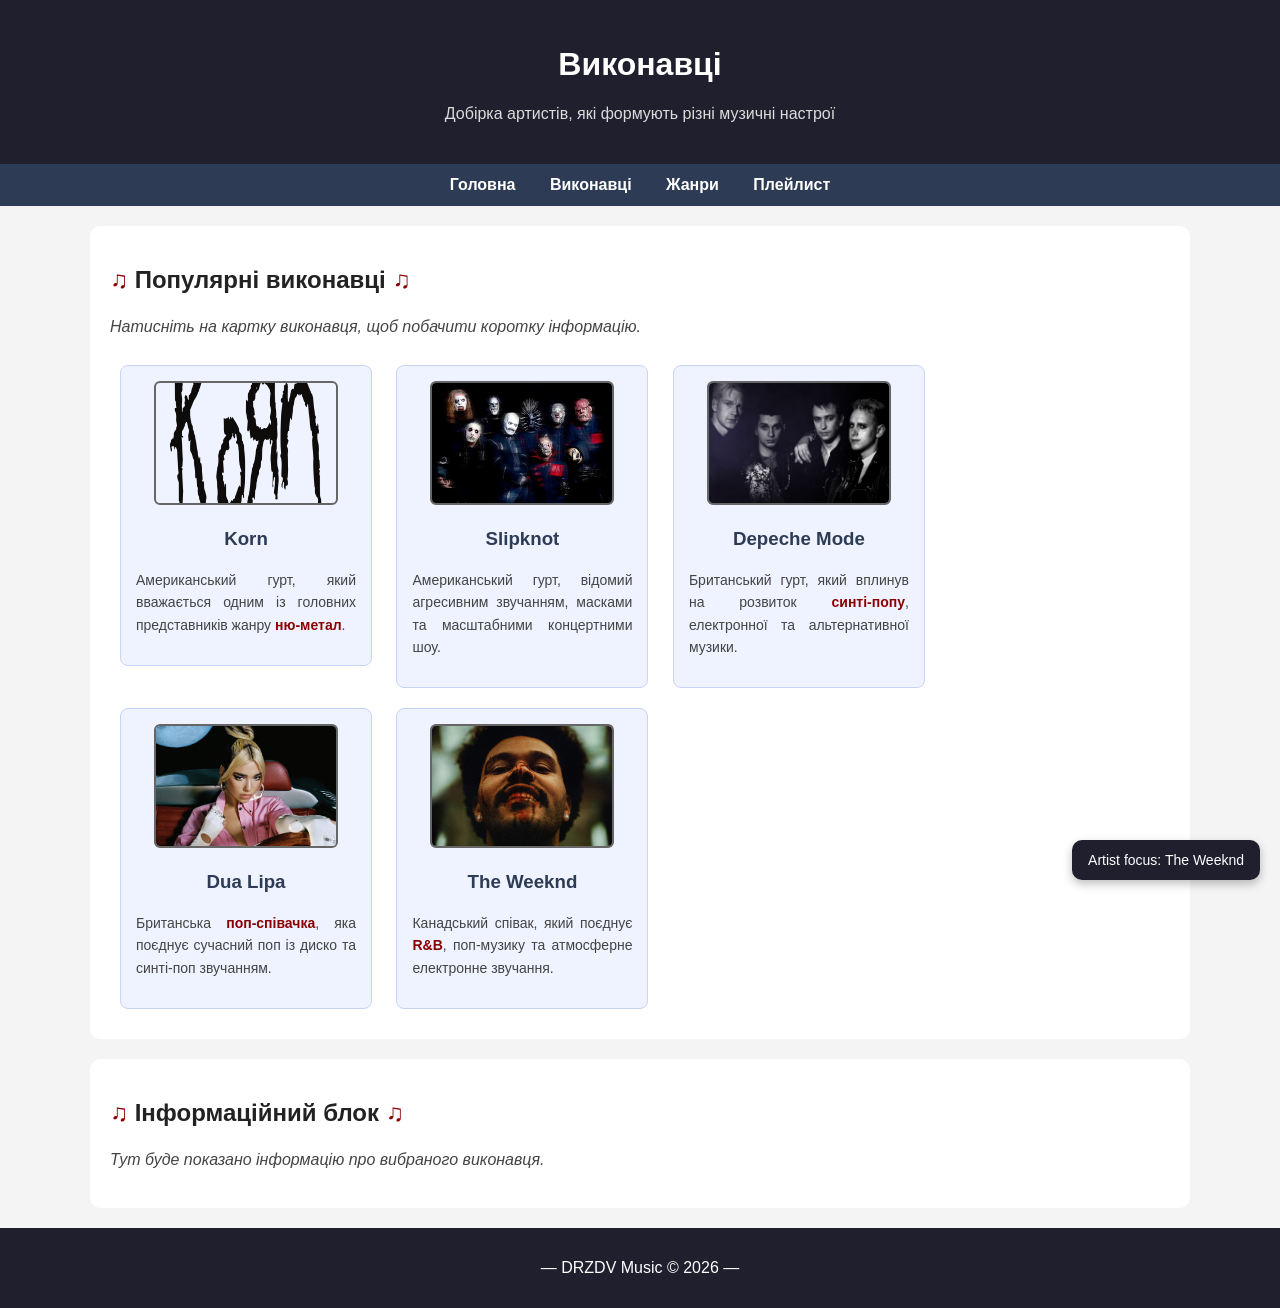
==== commit 4b722fb7: "drag and drop" ====
--- a/artists.html
+++ b/artists.html
@@ -24,17 +24,17 @@
 
     <section class="section content">
         <h2>Популярні виконавці</h2>
-        <p>Натисніть на картку виконавця, щоб швидко побачити коротку інформацію.</p>
+        <p>Натисніть на картку виконавця, щоб побачити коротку інформацію.</p>
 
         <div class="card-list" id="artist-list">
             <div class="card" data-artist="Korn" data-info="Korn — американський гурт, один із символів ню-металу.">
-                <img src="images/K.jpg" alt="Korn">
+                <img src="images/K.png" alt="Korn">
                 <h3>Korn</h3>
                 <p>Американський гурт, який вважається одним із головних представників жанру <span class="highlight">ню-метал</span>.</p>
             </div>
 
             <div class="card" data-artist="Slipknot" data-info="Slipknot — гурт, відомий агресивним звучанням і сценічними масками.">
-                <img src="images/imageS.jpg" alt="Slipknot">
+                <img src="images/imageS.png" alt="Slipknot">
                 <h3>Slipknot</h3>
                 <p>Американський гурт, відомий агресивним звучанням, масками та масштабними концертними шоу.</p>
             </div>
@@ -52,7 +52,7 @@
             </div>
 
             <div class="card" data-artist="The Weeknd" data-info="The Weeknd — канадський співак, який поєднує R&B, поп і атмосферне електронне звучання.">
-                <img src="images/TW.jpg" alt="The Weeknd">
+                <img src="images/TW.png" alt="The Weeknd">
                 <h3>The Weeknd</h3>
                 <p>Канадський співак, який поєднує <span class="highlight">R&amp;B</span>, поп-музику та атмосферне електронне звучання.</p>
             </div>
--- a/style.css
+++ b/style.css
@@ -14,7 +14,6 @@
 
 header p {
     color: #dcdcdc;
-    margin: 8px 0 0;
 }
 
 nav {
@@ -23,16 +22,24 @@
     padding: 12px;
 }
 
-nav a {
+nav > a:link {
     color: white;
     text-decoration: none;
     margin: 0 15px;
     font-weight: bold;
 }
 
-nav a:hover {
+nav > a:visited {
+    color: #d8c8ff;
+}
+
+nav > a:hover {
     color: #ffcc66;
     text-decoration: underline;
+}
+
+nav > a:active {
+    color: #ff6666;
 }
 
 .container {
@@ -59,24 +66,70 @@
     color: #555;
 }
 
+.card-list > .card {
+    display: inline-block;
+    width: 220px;
+    vertical-align: top;
+    margin: 10px;
+    padding: 15px;
+    background-color: #eef3ff;
+    border: 1px solid #c7d3f5;
+    border-radius: 8px;
+    text-align: center;
+}
+
+.card img {
+    width: 180px;
+    height: 120px;
+    object-fit: cover;
+    border: 2px solid #666;
+    border-radius: 6px;
+}
+
+.card h3 {
+    color: #2e3b55;
+}
+
+.card p {
+    font-size: 14px;
+}
+
+.highlight {
+    color: darkred;
+    font-weight: bold;
+}
+
 #special-title {
     text-transform: uppercase;
     color: #8b0000;
 }
 
 #spotify-link {
-    font-size: 18px;
-    color: purple;
+    font-size: 20px;
+    color: purple !important;
+}
+
+table {
+    width: 100%;
+    border-collapse: collapse;
+    background-color: white;
+    margin-top: 15px;
+}
+
+th {
+    background-color: #b7d38b;
+    padding: 10px;
+    border: 1px solid #666;
+}
+
+td {
+    padding: 10px;
+    border: 1px solid #666;
 }
 
 .frame-block {
     text-align: center;
     margin-top: 20px;
-}
-
-.frame-block iframe {
-    max-width: 100%;
-    border-radius: 8px;
 }
 
 .editor-note {
@@ -108,137 +161,9 @@
     color: white;
     padding: 12px 16px;
     border-radius: 10px;
-    box-shadow: 0 4px 10px rgba(0, 0, 0, 0.25);
+    box-shadow: 0 4px 10px rgba(0,0,0,0.25);
     z-index: 1000;
     font-size: 14px;
-}
-
-footer {
-    background-color: #1f1f2e;
-    color: white;
-    text-align: center;
-    padding: 15px;
-    margin-top: 20px;
-}
-
-.site-btn {
-    background-color: #2e3b55;
-    color: white;
-    border: none;
-    padding: 10px 16px;
-    margin: 8px 10px 8px 0;
-    border-radius: 8px;
-    cursor: pointer;
-    font-size: 15px;
-}
-
-.site-btn:hover {
-    background-color: #44557a;
-}
-
-.result-box {
-    margin-top: 15px;
-    padding: 15px;
-    background-color: #f5f7fb;
-    border: 1px solid #c7d3f5;
-    border-radius: 8px;
-    color: #333;
-    line-height: 1.5;
-}
-
-.compare-box {
-    display: flex;
-    flex-direction: column;
-    gap: 10px;
-    margin-top: 10px;
-}
-
-.compare-box input {
-    padding: 10px;
-    border: 1px solid #999;
-    border-radius: 6px;
-    font-size: 14px;
-}
-
-.music-tools {
-    margin-top: 10px;
-}
-
-.outer-box {
-    padding: 10px;
-    border: 2px dashed #c7d3f5;
-    border-radius: 10px;
-}
-
-.card-list {
-    display: flex;
-    flex-wrap: wrap;
-    gap: 20px;
-    justify-content: center;
-    margin-top: 20px;
-}
-
-.card {
-    width: 220px;
-    background-color: #eef3ff;
-    border: 1px solid #c7d3f5;
-    border-radius: 8px;
-    padding: 15px;
-    text-align: center;
-    box-sizing: border-box;
-    cursor: pointer;
-    transition: transform 0.2s ease, box-shadow 0.2s ease;
-}
-
-.card:hover {
-    transform: translateY(-4px);
-    box-shadow: 0 6px 14px rgba(0, 0, 0, 0.12);
-}
-
-.card img {
-    width: 100%;
-    height: 220px;
-    object-fit: cover;
-    display: block;
-    border: 2px solid #666;
-    border-radius: 6px;
-    margin-bottom: 10px;
-}
-
-.card h3 {
-    color: #2e3b55;
-    margin: 10px 0 8px;
-    font-size: 20px;
-}
-
-.card p {
-    font-size: 14px;
-    line-height: 1.5;
-    color: #444;
-    margin: 0;
-}
-
-.highlight {
-    color: darkred;
-    font-weight: bold;
-}
-
-table {
-    width: 100%;
-    border-collapse: collapse;
-    background-color: white;
-    margin-top: 15px;
-}
-
-th {
-    background-color: #b7d38b;
-    padding: 10px;
-    border: 1px solid #666;
-}
-
-td {
-    padding: 10px;
-    border: 1px solid #666;
 }
 
 .playlist-points li:first-child {
@@ -262,4 +187,132 @@
 
 footer p::after {
     content: " —";
+}
+
+footer {
+    background-color: #1f1f2e;
+    color: white;
+    text-align: center;
+    padding: 15px;
+    margin-top: 20px;
+}
+
+.site-btn {
+    background-color: #2e3b55;
+    color: white;
+    border: none;
+    padding: 10px 14px;
+    margin: 6px;
+    border-radius: 6px;
+    cursor: pointer;
+}
+
+.site-btn:hover {
+    background-color: #8b0000;
+}
+
+.music-tools {
+    border: 2px dashed #c7d3f5;
+    padding: 15px;
+    border-radius: 10px;
+    margin-bottom: 15px;
+}
+
+.compare-box {
+    margin-top: 15px;
+}
+
+.compare-box label {
+    display: block;
+    margin-top: 10px;
+    font-weight: bold;
+}
+
+.compare-box input {
+    width: 100%;
+    padding: 10px;
+    margin-top: 6px;
+    box-sizing: border-box;
+    border: 1px solid #aaa;
+    border-radius: 5px;
+}
+
+.result-box {
+    margin-top: 15px;
+    padding: 12px;
+    background-color: #eef0f8;
+    border: 1px solid #c7d3f5;
+    border-radius: 8px;
+}
+
+.mixer-zone {
+    margin-top: 20px;
+    padding: 20px;
+    background-color: #eef0f8;
+    border-radius: 10px;
+}
+
+.mixer-labels {
+    display: flex;
+    justify-content: space-between;
+    font-weight: bold;
+    text-transform: uppercase;
+    color: #2e3b55;
+    margin-bottom: 12px;
+}
+
+.mood-scale {
+    position: relative;
+    height: 12px;
+    background-color: #c7d3f5;
+    border-radius: 20px;
+    cursor: pointer;
+    transition: 0.2s;
+}
+
+.mood-scale.is-hovered {
+    box-shadow: 0 0 0 3px #d8c8ff;
+}
+
+.mood-progress {
+    position: absolute;
+    left: 0;
+    top: 0;
+    height: 12px;
+    width: 50%;
+    background-color: #8b0000;
+    border-radius: 20px;
+}
+
+.mood-handle {
+    position: absolute;
+    top: -14px;
+    left: 50%;
+    width: 38px;
+    height: 38px;
+    background-color: #1f1f2e;
+    color: white;
+    border-radius: 50%;
+    text-align: center;
+    line-height: 38px;
+    cursor: grab;
+    transform: translateX(-50%);
+    user-select: none;
+    font-weight: bold;
+}
+
+.mood-handle.dragging {
+    cursor: grabbing;
+    background-color: #8b0000;
+}
+
+#mood-result {
+    margin-top: 18px;
+    font-weight: bold;
+    color: #8b0000;
+}
+
+#hover-info {
+    font-style: italic;
+    color: #555;
 }
